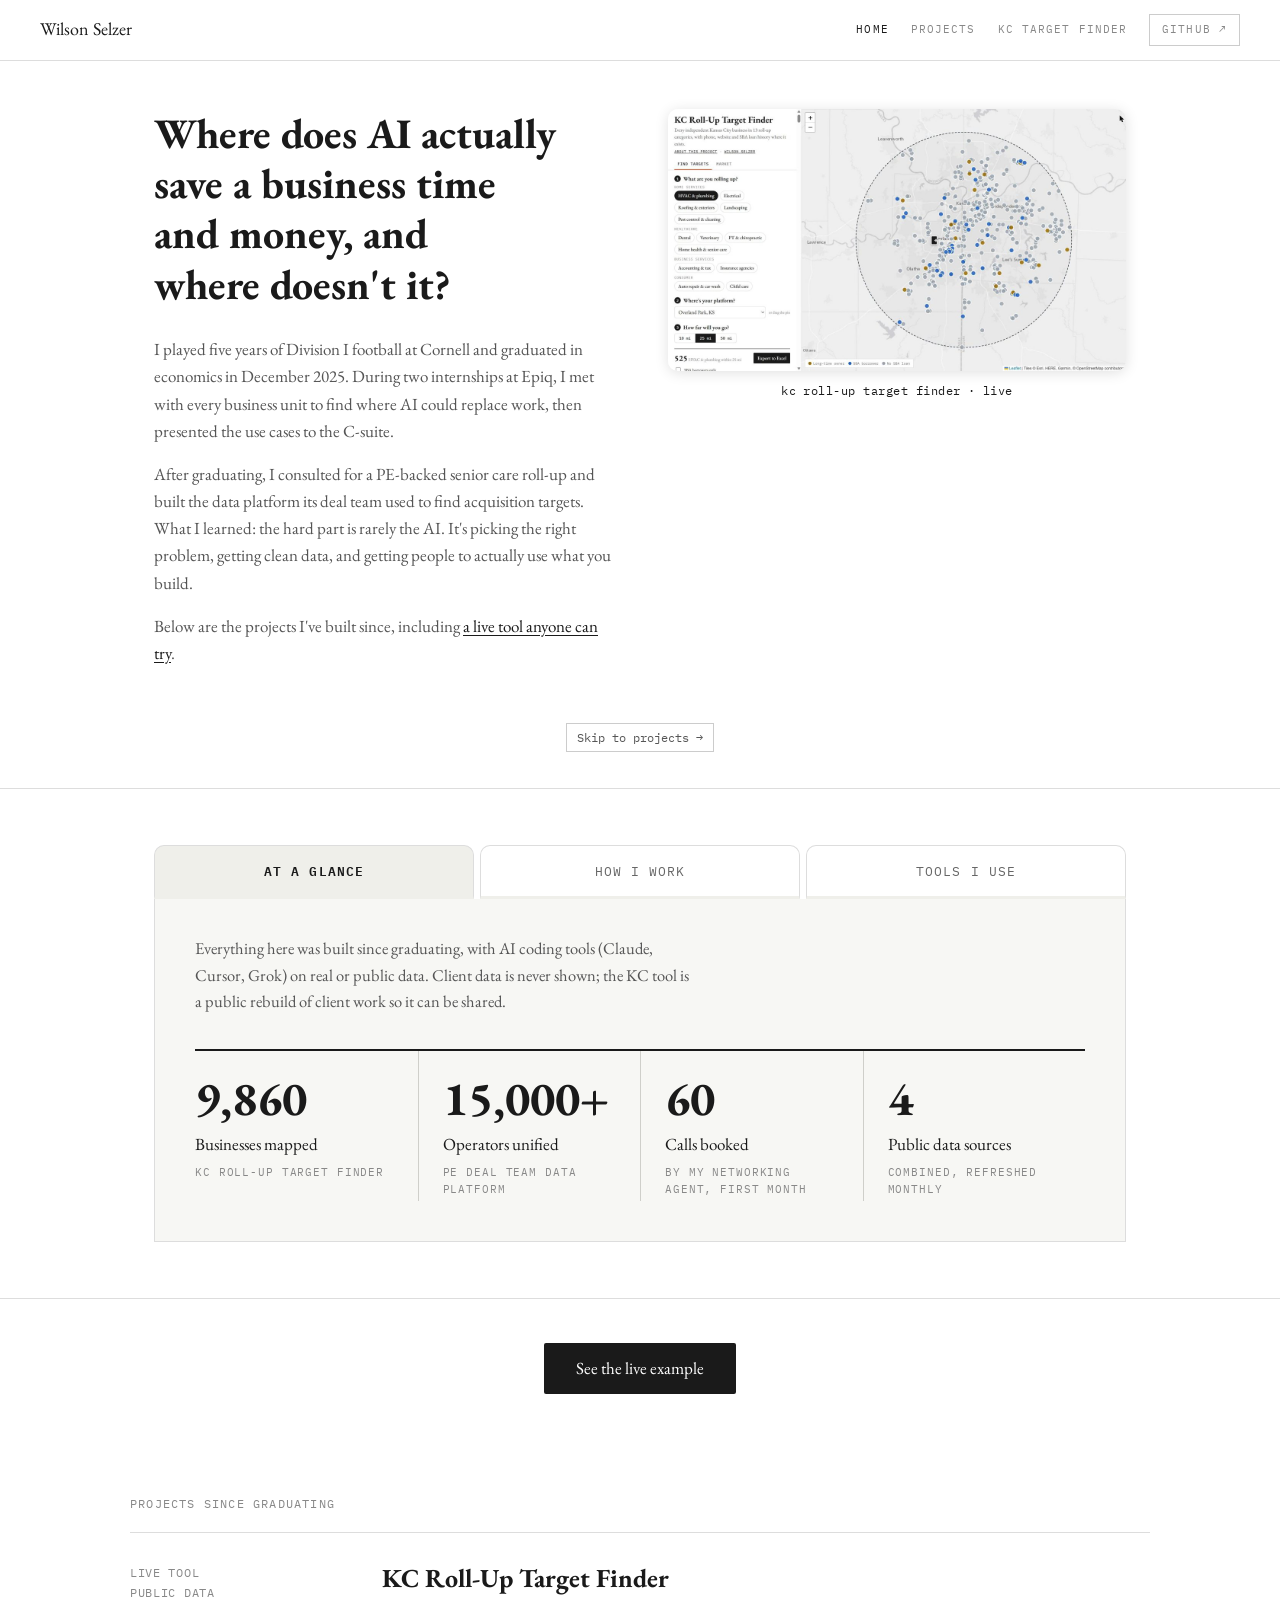
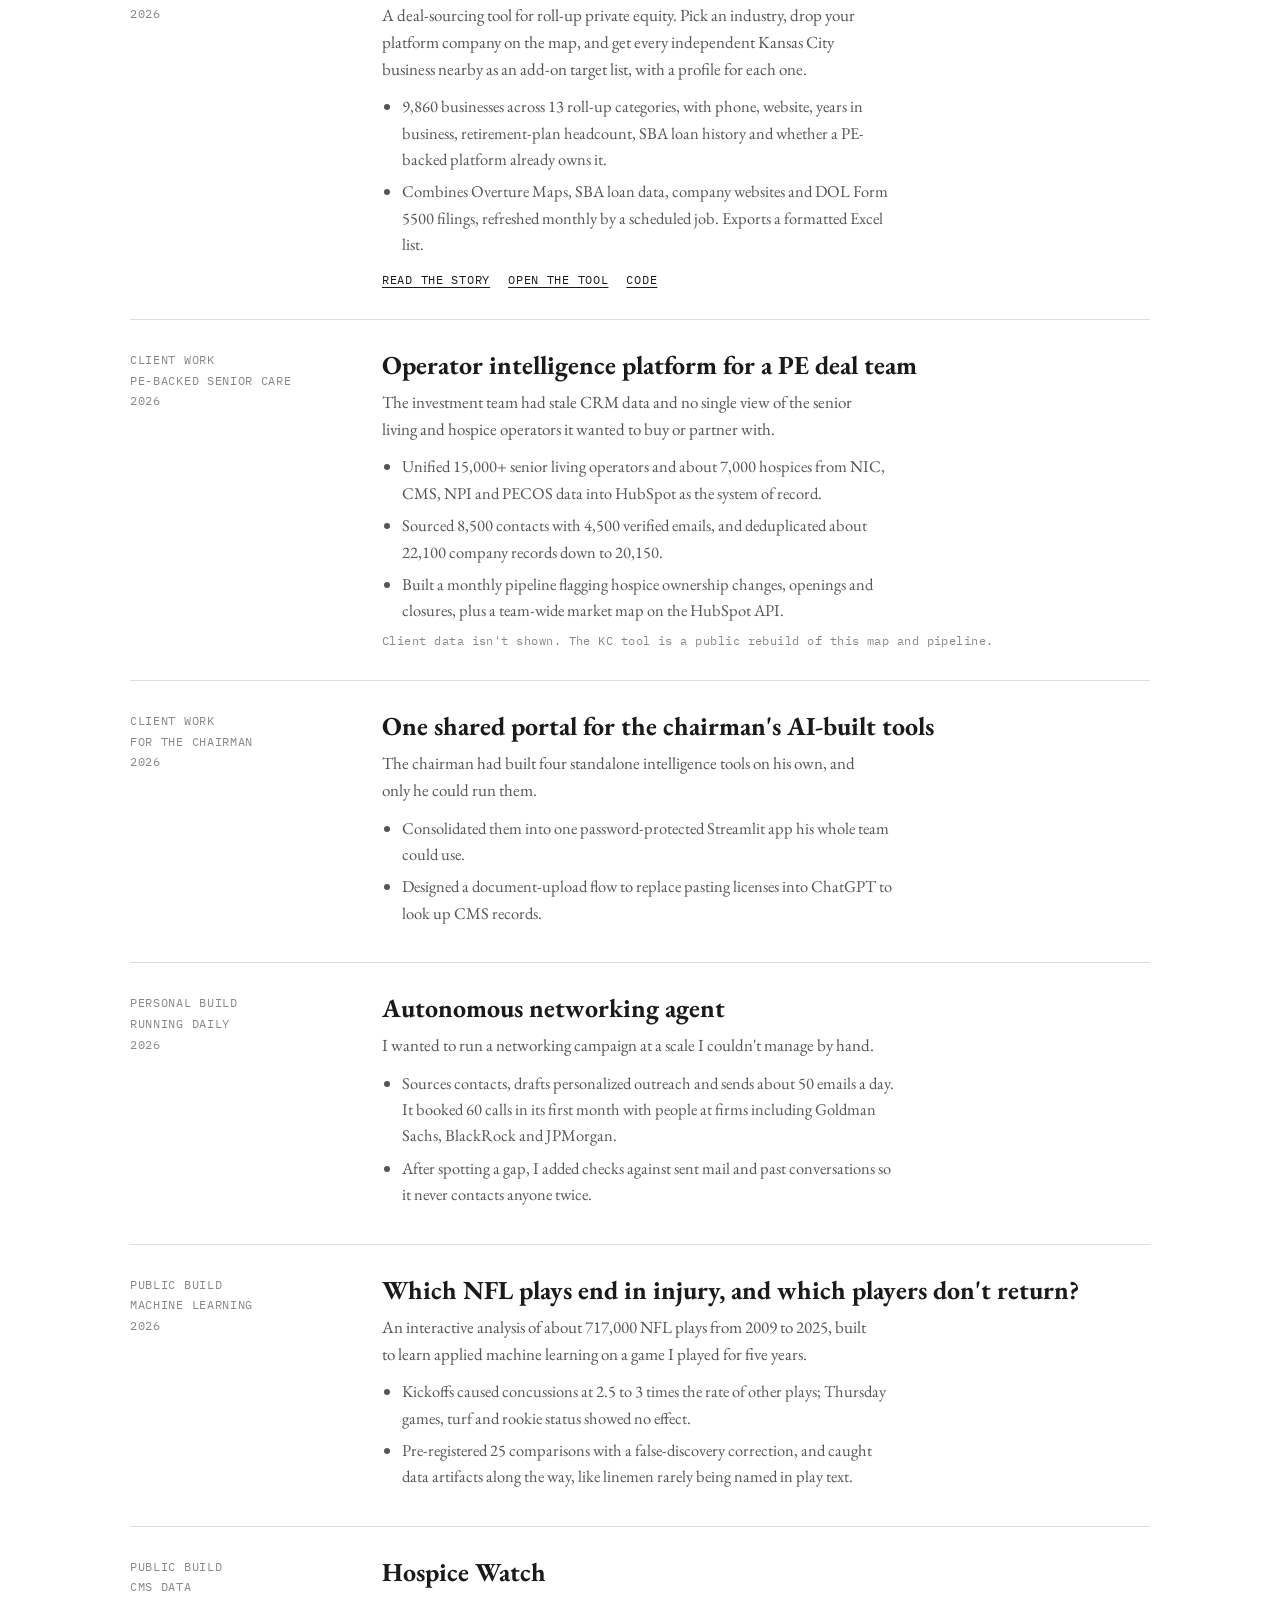
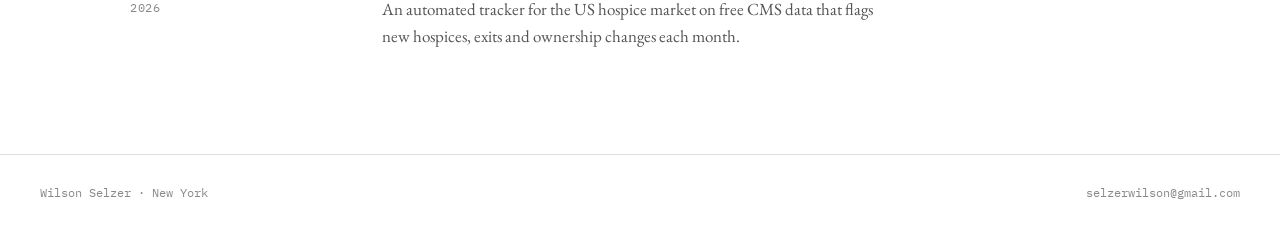
==== index.html @ c091ca3c "60 calls in first month; refreshed tool screenshot Co-Authored-By: Claude Opus 5.5 <noreply@anthropi" ====
<!DOCTYPE html>
<html lang="en">
<head>
<meta charset="utf-8">
<meta name="viewport" content="width=device-width, initial-scale=1">
<title>Wilson Selzer</title>
<meta name="description" content="Wilson Selzer: AI and data projects built since graduating, including a live roll-up target finder for private equity.">
<link rel="preconnect" href="https://fonts.googleapis.com">
<link rel="preconnect" href="https://fonts.gstatic.com" crossorigin>
<link href="https://fonts.googleapis.com/css2?family=EB+Garamond:wght@400;500;600;700&family=IBM+Plex+Mono:wght@400;500;600&display=swap" rel="stylesheet">
<link rel="stylesheet" href="style.css">
</head>
<body>
<header class="topbar">
  <a class="brand" href="./">Wilson Selzer</a>
  <nav class="nav" aria-label="Site">
    <a href="./" aria-current="page">Home</a>
    <a href="#projects">Projects</a>
    <a href="kc/">KC Target Finder</a>
    <a class="out" href="https://github.com/WilsonSelzer">GitHub ↗</a>
  </nav>
</header>

<main class="wrap">
  <section class="hero">
    <div>
      <h1>Where does AI actually save a business time and money, and where doesn't it?</h1>
      <p>I played five years of Division I football at Cornell and graduated in economics in December 2025. During two internships at Epiq, I met with every business unit to find where AI could replace work, then presented the use cases to the C-suite.</p>
      <p>After graduating, I consulted for a PE-backed senior care roll-up and built the data platform its deal team used to find acquisition targets. What I learned: the hard part is rarely the AI. It's picking the right problem, getting clean data, and getting people to actually use what you build.</p>
      <p>Below are the projects I've built since, including <a href="kc/">a live tool anyone can try</a>.</p>
    </div>
    <div>
      <a class="frame" href="kc/" aria-label="KC Roll-Up Target Finder"><img src="kc-tool.jpg" alt="KC Roll-Up Target Finder map of HVAC and plumbing businesses around Overland Park" width="1200" height="688"></a>
      <div class="caption">kc roll-up target finder · live</div>
    </div>
  </section>
  <div class="skip"><a href="#projects">Skip to projects →</a></div>
</main>

<section class="band">
  <div class="wrap">
    <div class="tabs" role="tablist" style="--n:3">
      <button role="tab" aria-selected="true" aria-controls="t1" id="b1">At a glance</button>
      <button role="tab" aria-selected="false" aria-controls="t2" id="b2">How I work</button>
      <button role="tab" aria-selected="false" aria-controls="t3" id="b3">Tools I use</button>
    </div>
    <div class="panel" id="t1" role="tabpanel" aria-labelledby="b1">
      <p>Everything here was built since graduating, with AI coding tools (Claude, Cursor, Grok) on real or public data. Client data is never shown; the KC tool is a public rebuild of client work so it can be shared.</p>
      <div class="stats">
        <div class="stat"><b>9,860</b><span>Businesses mapped</span><small>KC roll-up target finder</small></div>
        <div class="stat"><b>15,000+</b><span>Operators unified</span><small>PE deal team data platform</small></div>
        <div class="stat"><b>60</b><span>Calls booked</span><small>By my networking agent, first month</small></div>
        <div class="stat"><b>4</b><span>Public data sources</span><small>Combined, refreshed monthly</small></div>
      </div>
    </div>
    <div class="panel" id="t2" role="tabpanel" aria-labelledby="b2" hidden>
      <ol>
        <li><b>Find the use case.</b> Sit with the people doing the work and find where AI or data can replace it, and where it can't.</li>
        <li><b>Build it.</b> Ship a working tool on real data, not a deck about one.</li>
        <li><b>Get it adopted.</b> Put it in front of the people who'll use it, train them, and keep what they actually use.</li>
      </ol>
    </div>
    <div class="panel" id="t3" role="tabpanel" aria-labelledby="b3" hidden>
      <ul>
        <li><b>AI and agents:</b> Claude, Claude Code, Cursor, Grok, ChatGPT, Copilot</li>
        <li><b>Data:</b> Python, SQL, HubSpot API, Apollo, Clay, Excel</li>
        <li><b>Shipping:</b> GitHub Actions for scheduled jobs, GitHub Pages, Streamlit</li>
      </ul>
    </div>
  </div>
</section>

<div class="cta"><a class="btn" href="kc/">See the live example</a></div>

<main class="wrap section" id="projects">
  <p class="eyebrow">Projects since graduating</p>

  <article class="project">
    <div class="meta">Live tool<br>Public data<br>2026</div>
    <div>
      <h3>KC Roll-Up Target Finder</h3>
      <p>A deal-sourcing tool for roll-up private equity. Pick an industry, drop your platform company on the map, and get every independent Kansas City business nearby as an add-on target list, with a profile for each one.</p>
      <ul>
        <li>9,860 businesses across 13 roll-up categories, with phone, website, years in business, retirement-plan headcount, SBA loan history and whether a PE-backed platform already owns it.</li>
        <li>Combines Overture Maps, SBA loan data, company websites and DOL Form 5500 filings, refreshed monthly by a scheduled job. Exports a formatted Excel list.</li>
      </ul>
      <div class="links"><a href="kc/">Read the story</a><a href="kc-sba-loan-map/">Open the tool</a><a href="https://github.com/WilsonSelzer/kc-sba-loan-map">Code</a></div>
    </div>
  </article>

  <article class="project">
    <div class="meta">Client work<br>PE-backed senior care<br>2026</div>
    <div>
      <h3>Operator intelligence platform for a PE deal team</h3>
      <p>The investment team had stale CRM data and no single view of the senior living and hospice operators it wanted to buy or partner with.</p>
      <ul>
        <li>Unified 15,000+ senior living operators and about 7,000 hospices from NIC, CMS, NPI and PECOS data into HubSpot as the system of record.</li>
        <li>Sourced 8,500 contacts with 4,500 verified emails, and deduplicated about 22,100 company records down to 20,150.</li>
        <li>Built a monthly pipeline flagging hospice ownership changes, openings and closures, plus a team-wide market map on the HubSpot API.</li>
      </ul>
      <div class="note">Client data isn't shown. The KC tool is a public rebuild of this map and pipeline.</div>
    </div>
  </article>

  <article class="project">
    <div class="meta">Client work<br>For the chairman<br>2026</div>
    <div>
      <h3>One shared portal for the chairman's AI-built tools</h3>
      <p>The chairman had built four standalone intelligence tools on his own, and only he could run them.</p>
      <ul>
        <li>Consolidated them into one password-protected Streamlit app his whole team could use.</li>
        <li>Designed a document-upload flow to replace pasting licenses into ChatGPT to look up CMS records.</li>
      </ul>
    </div>
  </article>

  <article class="project">
    <div class="meta">Personal build<br>Running daily<br>2026</div>
    <div>
      <h3>Autonomous networking agent</h3>
      <p>I wanted to run a networking campaign at a scale I couldn't manage by hand.</p>
      <ul>
        <li>Sources contacts, drafts personalized outreach and sends about 50 emails a day. It booked 60 calls in its first month with people at firms including Goldman Sachs, BlackRock and JPMorgan.</li>
        <li>After spotting a gap, I added checks against sent mail and past conversations so it never contacts anyone twice.</li>
      </ul>
    </div>
  </article>

  <article class="project">
    <div class="meta">Public build<br>Machine learning<br>2026</div>
    <div>
      <h3>Which NFL plays end in injury, and which players don't return?</h3>
      <p>An interactive analysis of about 717,000 NFL plays from 2009 to 2025, built to learn applied machine learning on a game I played for five years.</p>
      <ul>
        <li>Kickoffs caused concussions at 2.5 to 3 times the rate of other plays; Thursday games, turf and rookie status showed no effect.</li>
        <li>Pre-registered 25 comparisons with a false-discovery correction, and caught data artifacts along the way, like linemen rarely being named in play text.</li>
      </ul>
    </div>
  </article>

  <article class="project">
    <div class="meta">Public build<br>CMS data<br>2026</div>
    <div>
      <h3>Hospice Watch</h3>
      <p>An automated tracker for the US hospice market on free CMS data that flags new hospices, exits and ownership changes each month.</p>
    </div>
  </article>
</main>

<footer><span>Wilson Selzer · New York</span><span>selzerwilson@gmail.com</span></footer>

<script>
document.querySelectorAll('.tabs').forEach(tl => {
  const tabs = [...tl.querySelectorAll('[role=tab]')];
  tabs.forEach(t => t.addEventListener('click', () => {
    tabs.forEach(x => { x.setAttribute('aria-selected', x === t); document.getElementById(x.getAttribute('aria-controls')).hidden = x !== t; });
  }));
});
</script>
</body>
</html>
---- style.css ----
/* Editorial style: serif reading text, small uppercase mono labels, white page, framed data panels. */
:root {
  --ink: #1a1a1a; --text: #555; --muted: #888; --rule: #ddd; --panel: #f7f7f4; --tab: #efefea;
  --serif: "EB Garamond", "Times New Roman", Georgia, serif;
  --mono: "IBM Plex Mono", "Courier New", monospace;
  color-scheme: light;
}
* { box-sizing: border-box; }
html, body { margin: 0; background: #fff; color: var(--ink); }
body { font-family: var(--serif); font-size: 19px; line-height: 1.6; }
a { color: inherit; }
a:focus-visible, button:focus-visible { outline: 2px solid var(--ink); outline-offset: 3px; }

.topbar { position: sticky; top: 0; z-index: 10; background: #fff; border-bottom: 1px solid var(--rule);
  display: flex; align-items: center; justify-content: space-between; gap: 20px; padding: 14px 40px; }
.brand { font-size: 18px; text-decoration: none; white-space: nowrap; }
.nav { display: flex; align-items: center; gap: 22px; flex-wrap: wrap; justify-content: flex-end; }
.nav a { font-family: var(--mono); font-size: 11px; letter-spacing: .1em; text-transform: uppercase; color: var(--muted); text-decoration: none; }
.nav a:hover, .nav a[aria-current="page"] { color: var(--ink); }
.nav .out { border: 1px solid #ccc; padding: 6px 12px; color: var(--muted); }
.nav .out:hover { border-color: var(--ink); }

.wrap { max-width: 1020px; margin: 0 auto; padding: 0 24px; }
.hero { display: grid; grid-template-columns: 1fr 1fr; gap: 56px; align-items: start; padding: 48px 0 36px; }
h1 { font-size: 42px; line-height: 1.2; font-weight: 700; margin: 0 0 26px; text-wrap: balance; }
.hero p { color: var(--text); font-size: 17px; margin: 0 0 16px; max-width: 62ch; }
.hero p a { color: var(--ink); text-underline-offset: 3px; }
.frame { border-radius: 10px; overflow: hidden; box-shadow: 0 2px 14px rgba(0,0,0,.12); display: block; }
.frame img { display: block; width: 100%; height: auto; }
.caption { font-family: var(--mono); font-size: 12px; color: var(--ink); text-align: center; margin-top: 10px; letter-spacing: .04em; }
.skip { display: flex; justify-content: center; margin: 4px 0 36px; }
.skip a { font-family: var(--mono); font-size: 12px; color: var(--text); border: 1px solid #ccc; padding: 4px 10px; text-decoration: none; }
.skip a:hover { border-color: var(--ink); color: var(--ink); }

.band { border-top: 1px solid var(--rule); border-bottom: 1px solid var(--rule); padding: 56px 0; }
.tabs { display: grid; grid-template-columns: repeat(var(--n, 4), 1fr); gap: 6px; }
.tabs button { font-family: var(--mono); font-size: 13px; letter-spacing: .08em; text-transform: uppercase; color: #666;
  background: #fff; border: 1px solid var(--rule); border-bottom: 3px solid var(--tab); border-radius: 10px 10px 0 0; padding: 14px 10px; cursor: pointer; }
.tabs button[aria-selected="true"] { background: var(--tab); color: var(--ink); font-weight: 600; border-bottom-color: var(--tab); }
.panel { background: var(--panel); border: 1px solid var(--rule); border-top: 0; padding: 36px 40px 40px; }
.panel[hidden] { display: none; }
.panel p { color: var(--text); font-size: 16.5px; max-width: 62ch; margin: 0 0 14px; }
.panel ol, .panel ul { color: var(--text); font-size: 16.5px; max-width: 70ch; padding-left: 22px; margin: 0; }
.panel li { margin-bottom: 12px; }
.panel li b { color: var(--ink); font-weight: 600; }
.stats { display: grid; grid-template-columns: repeat(4, 1fr); border-top: 2px solid var(--ink); margin-top: 34px; }
.stat { padding: 22px 24px 4px; border-left: 1px solid #cfcfca; }
.stat:first-child { border-left: 0; padding-left: 0; }
.stat b { display: block; font-size: 48px; line-height: 1.05; font-weight: 700; font-variant-numeric: lining-nums tabular-nums; }
.stat span { display: block; font-size: 17px; margin-top: 8px; }
.stat small { display: block; font-family: var(--mono); font-size: 11px; letter-spacing: .08em; text-transform: uppercase; color: var(--muted); margin-top: 6px; line-height: 1.5; }
.cta { display: flex; justify-content: center; padding: 44px 0; }
.btn { font-family: var(--serif); font-size: 17px; background: var(--ink); color: #fff; text-decoration: none; padding: 12px 32px; border-radius: 2px; }
.btn:hover { background: #333; }

.section { padding: 56px 0 24px; }
.eyebrow { font-family: var(--mono); font-size: 12px; letter-spacing: .1em; text-transform: uppercase; color: var(--muted); margin: 0 0 18px; }
h2 { font-size: 32px; line-height: 1.2; margin: 0 0 8px; font-weight: 700; }
.project { display: grid; grid-template-columns: 220px 1fr; gap: 32px; padding: 30px 0; border-top: 1px solid var(--rule); }
.project .meta { font-family: var(--mono); font-size: 11.5px; letter-spacing: .06em; text-transform: uppercase; color: var(--muted); line-height: 1.8; }
.project h3 { font-size: 26px; line-height: 1.2; margin: 0 0 8px; }
.project p { color: var(--text); font-size: 17px; margin: 0 0 10px; max-width: 62ch; }
.project ul { color: var(--text); font-size: 16.5px; margin: 0; padding-left: 20px; max-width: 64ch; }
.project li { margin-bottom: 6px; }
.project .links { font-family: var(--mono); font-size: 12px; letter-spacing: .06em; text-transform: uppercase; margin-top: 12px; display: flex; gap: 18px; }
.project .links a { color: var(--ink); text-underline-offset: 3px; }
.note { font-family: var(--mono); font-size: 11.5px; color: var(--muted); letter-spacing: .04em; margin-top: 8px; }
footer { border-top: 1px solid var(--rule); margin-top: 40px; padding: 28px 40px 40px; font-family: var(--mono); font-size: 12px; color: var(--muted); display: flex; justify-content: space-between; gap: 16px; flex-wrap: wrap; }

@media (max-width: 820px) {
  .topbar { padding: 12px 18px; flex-direction: column; align-items: flex-start; }
  .nav { justify-content: flex-start; gap: 14px; }
  .hero { grid-template-columns: 1fr; gap: 28px; padding-top: 30px; }
  h1 { font-size: 32px; }
  .tabs { grid-template-columns: 1fr 1fr; }
  .panel { padding: 24px 20px 28px; }
  .stats { grid-template-columns: 1fr 1fr; }
  .stat:nth-child(3) { border-left: 0; padding-left: 0; }
  .stat b { font-size: 36px; }
  .project { grid-template-columns: 1fr; gap: 8px; }
}
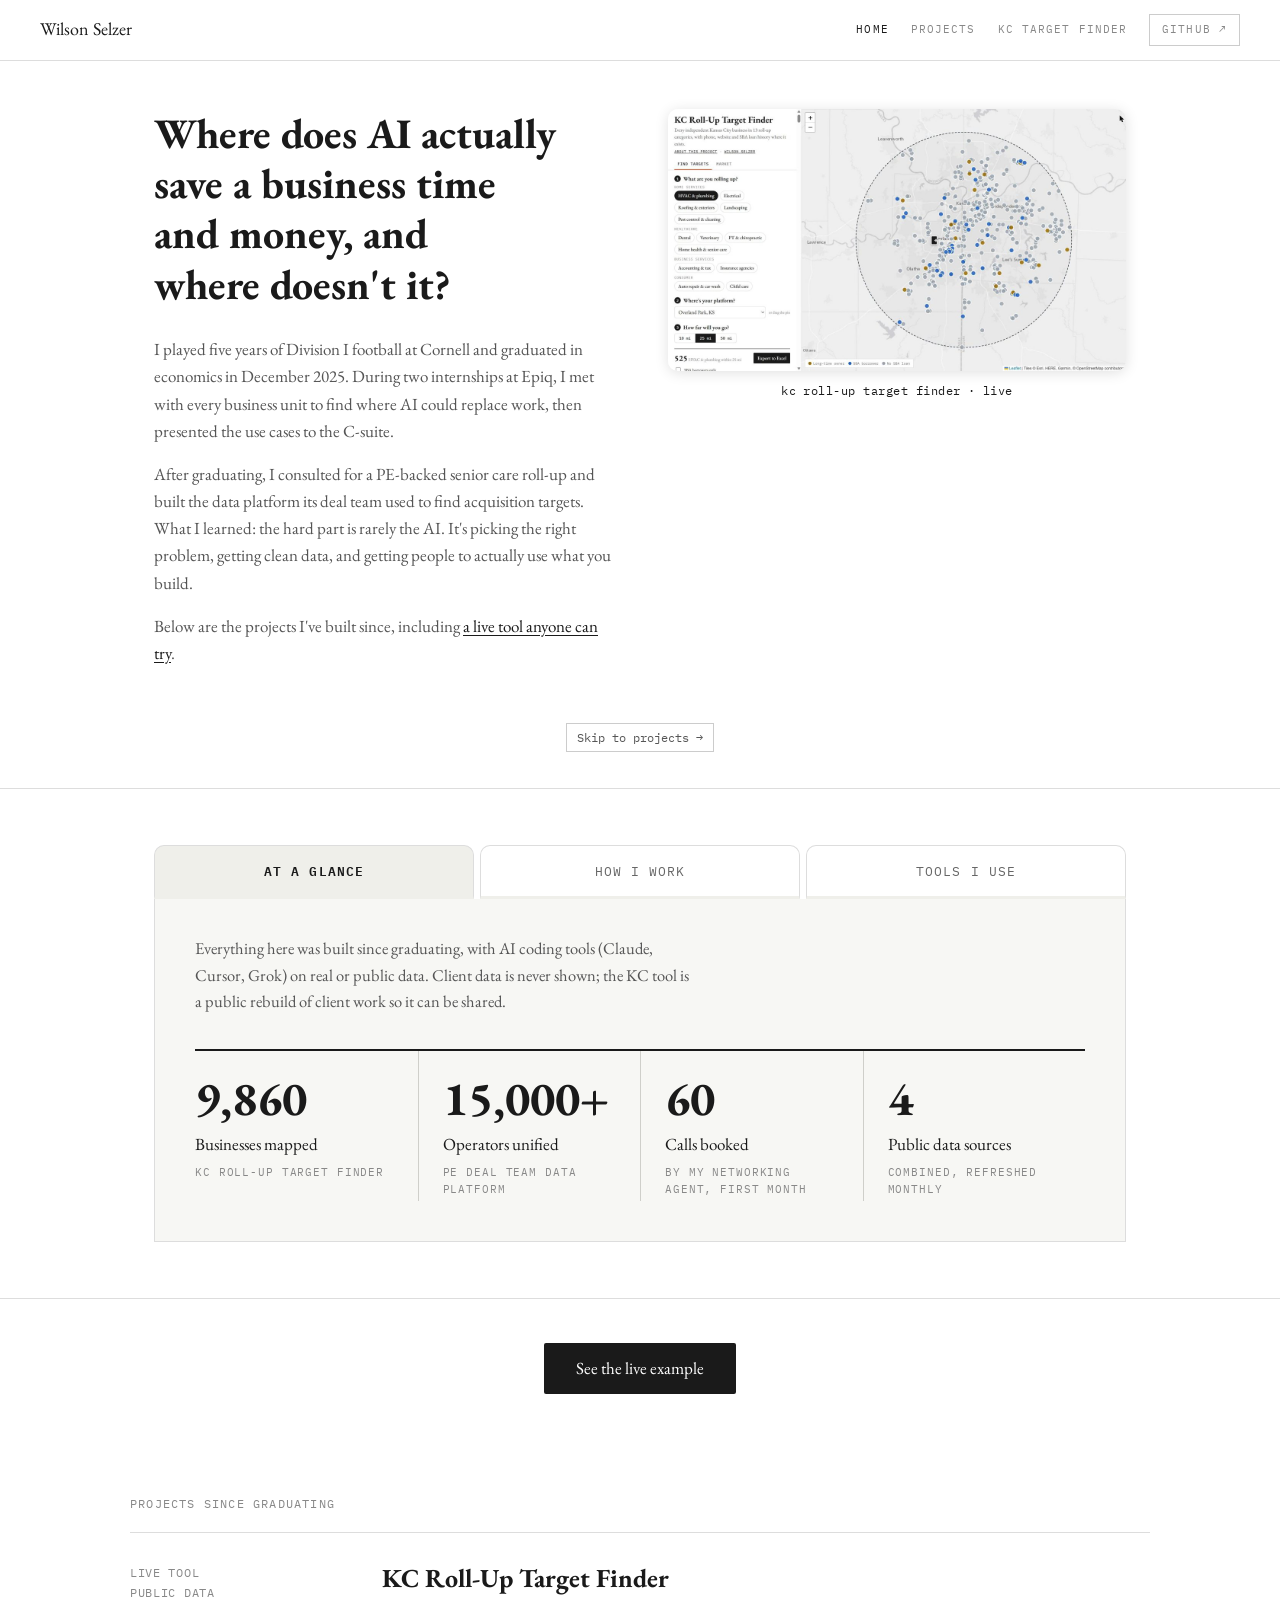
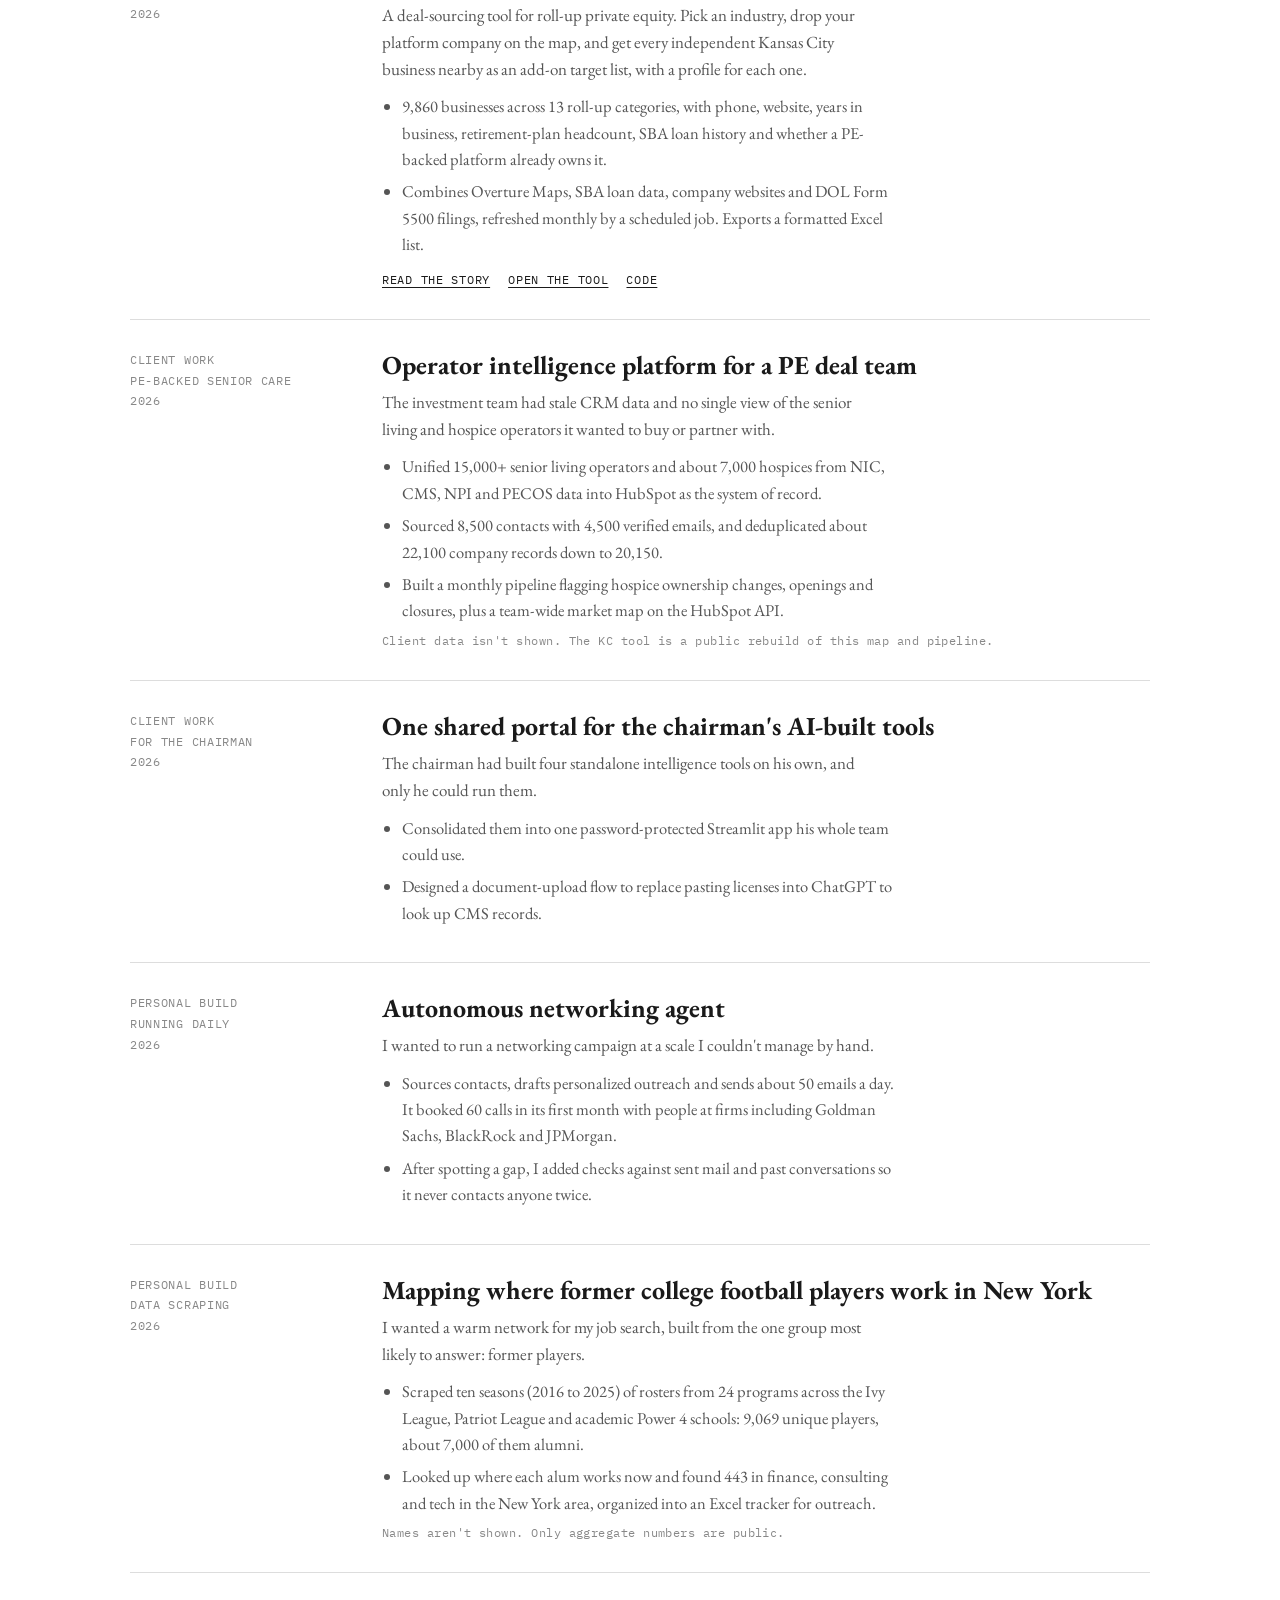
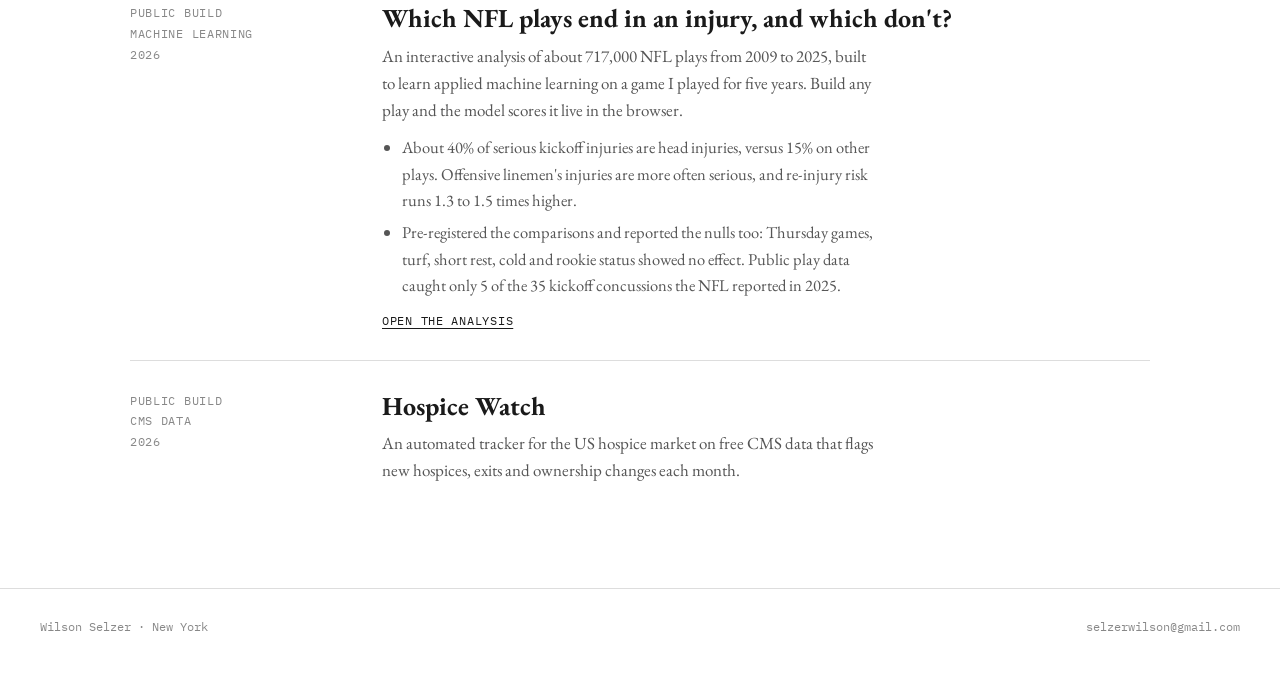
==== commit ff62eacf: "Add NFL injury analysis and NCAA alumni networking project Co-Authored-By: Claude Opus 5.5 <noreply@" ====
--- a/index.html
+++ b/index.html
@@ -127,14 +127,28 @@
   </article>
 
   <article class="project">
+    <div class="meta">Personal build<br>Data scraping<br>2026</div>
+    <div>
+      <h3>Mapping where former college football players work in New York</h3>
+      <p>I wanted a warm network for my job search, built from the one group most likely to answer: former players.</p>
+      <ul>
+        <li>Scraped ten seasons (2016 to 2025) of rosters from 24 programs across the Ivy League, Patriot League and academic Power 4 schools: 9,069 unique players, about 7,000 of them alumni.</li>
+        <li>Looked up where each alum works now and found 443 in finance, consulting and tech in the New York area, organized into an Excel tracker for outreach.</li>
+      </ul>
+      <div class="note">Names aren't shown. Only aggregate numbers are public.</div>
+    </div>
+  </article>
+
+  <article class="project">
     <div class="meta">Public build<br>Machine learning<br>2026</div>
     <div>
-      <h3>Which NFL plays end in injury, and which players don't return?</h3>
-      <p>An interactive analysis of about 717,000 NFL plays from 2009 to 2025, built to learn applied machine learning on a game I played for five years.</p>
+      <h3>Which NFL plays end in an injury, and which don't?</h3>
+      <p>An interactive analysis of about 717,000 NFL plays from 2009 to 2025, built to learn applied machine learning on a game I played for five years. Build any play and the model scores it live in the browser.</p>
       <ul>
-        <li>Kickoffs caused concussions at 2.5 to 3 times the rate of other plays; Thursday games, turf and rookie status showed no effect.</li>
-        <li>Pre-registered 25 comparisons with a false-discovery correction, and caught data artifacts along the way, like linemen rarely being named in play text.</li>
+        <li>About 40% of serious kickoff injuries are head injuries, versus 15% on other plays. Offensive linemen's injuries are more often serious, and re-injury risk runs 1.3 to 1.5 times higher.</li>
+        <li>Pre-registered the comparisons and reported the nulls too: Thursday games, turf, short rest, cold and rookie status showed no effect. Public play data caught only 5 of the 35 kickoff concussions the NFL reported in 2025.</li>
       </ul>
+      <div class="links"><a href="nfl-injuries/">Open the analysis</a></div>
     </div>
   </article>
 
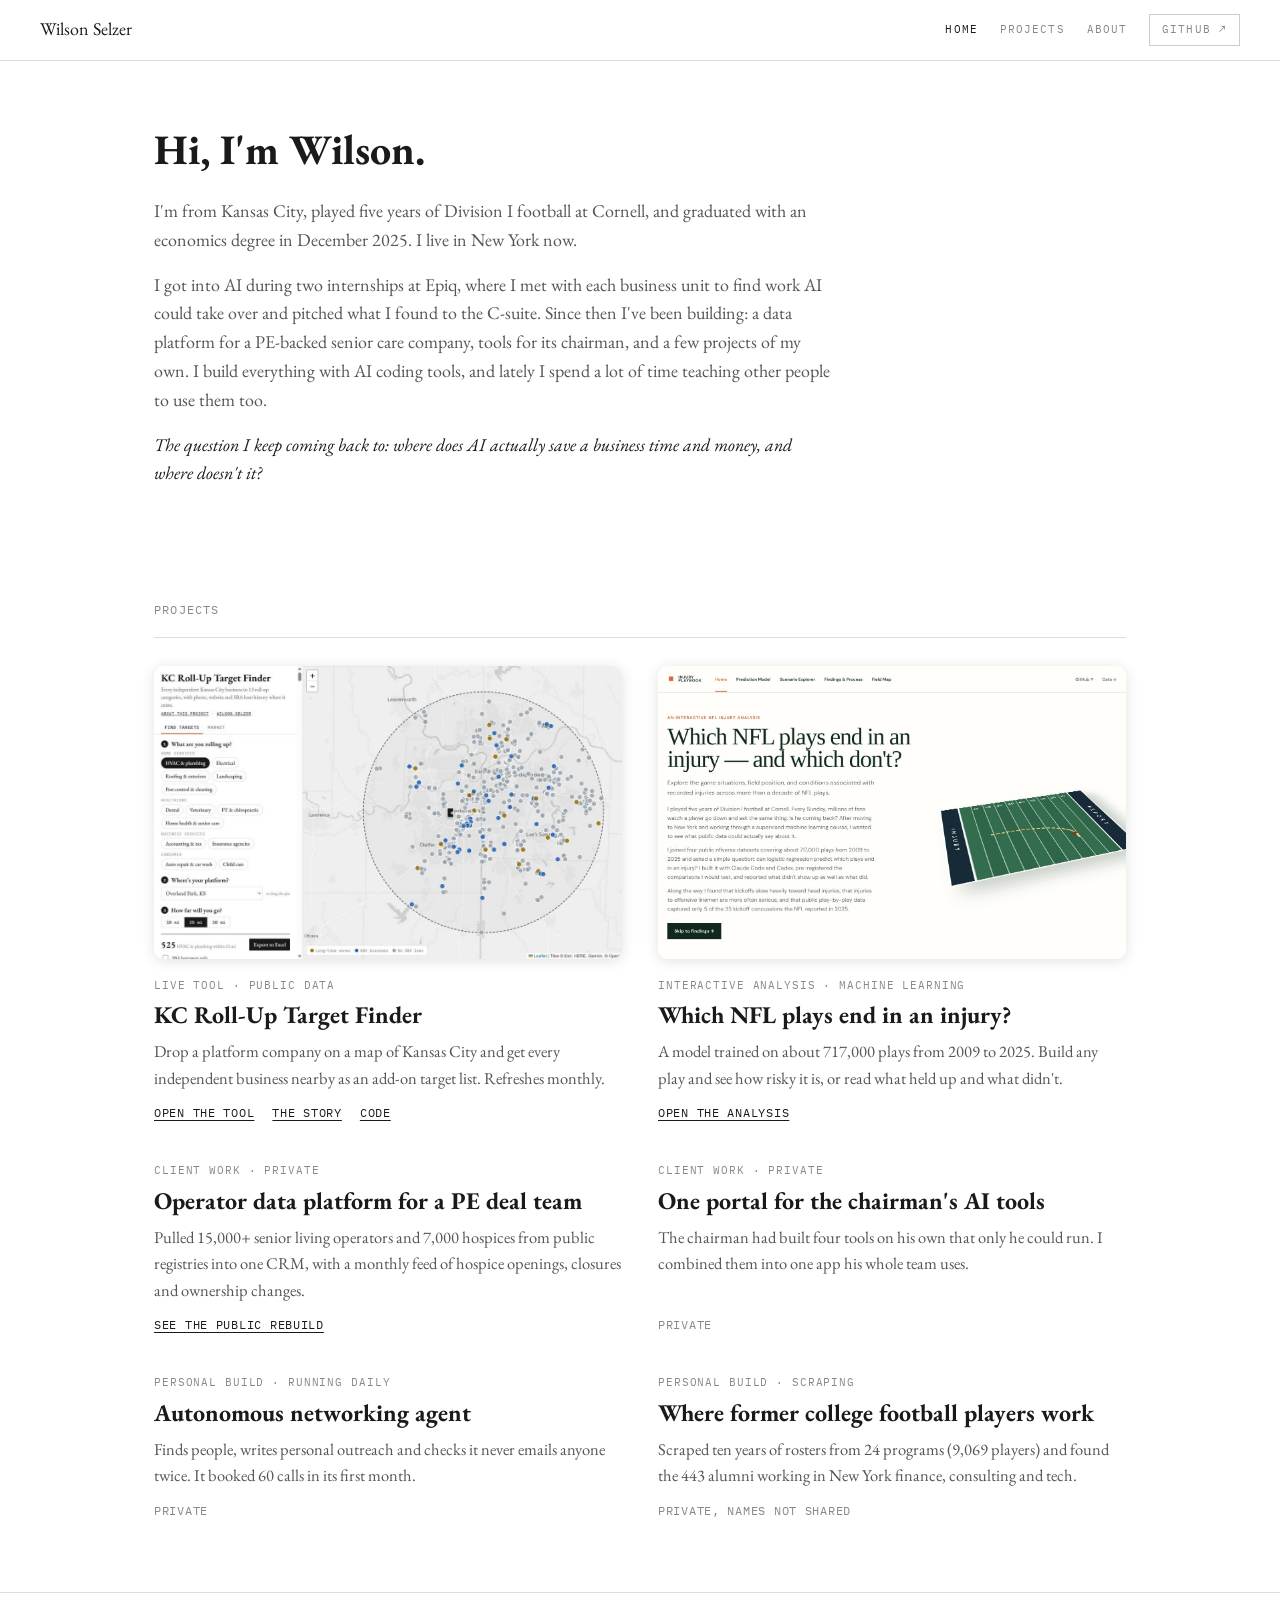
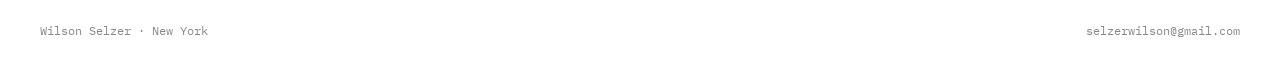
==== commit 44c482f7: "Front page: about section plus project cards with links Co-Authored-By: Claude Opus 5.5 <noreply@ant" ====
--- a/index.html
+++ b/index.html
@@ -16,160 +16,70 @@
   <nav class="nav" aria-label="Site">
     <a href="./" aria-current="page">Home</a>
     <a href="#projects">Projects</a>
-    <a href="kc/">KC Target Finder</a>
+    <a href="#about">About</a>
     <a class="out" href="https://github.com/WilsonSelzer">GitHub ↗</a>
   </nav>
 </header>
 
 <main class="wrap">
-  <section class="hero">
-    <div>
-      <h1>Where does AI actually save a business time and money, and where doesn't it?</h1>
-      <p>I played five years of Division I football at Cornell and graduated in economics in December 2025. During two internships at Epiq, I met with every business unit to find where AI could replace work, then presented the use cases to the C-suite.</p>
-      <p>After graduating, I consulted for a PE-backed senior care roll-up and built the data platform its deal team used to find acquisition targets. What I learned: the hard part is rarely the AI. It's picking the right problem, getting clean data, and getting people to actually use what you build.</p>
-      <p>Below are the projects I've built since, including <a href="kc/">a live tool anyone can try</a>.</p>
-    </div>
-    <div>
-      <a class="frame" href="kc/" aria-label="KC Roll-Up Target Finder"><img src="kc-tool.jpg" alt="KC Roll-Up Target Finder map of HVAC and plumbing businesses around Overland Park" width="1200" height="688"></a>
-      <div class="caption">kc roll-up target finder · live</div>
+  <section class="about" id="about">
+    <h1>Hi, I'm Wilson.</h1>
+    <p>I'm from Kansas City, played five years of Division I football at Cornell, and graduated with an economics degree in December 2025. I live in New York now.</p>
+    <p>I got into AI during two internships at Epiq, where I met with each business unit to find work AI could take over and pitched what I found to the C-suite. Since then I've been building: a data platform for a PE-backed senior care company, tools for its chairman, and a few projects of my own. I build everything with AI coding tools, and lately I spend a lot of time teaching other people to use them too.</p>
+    <p class="q">The question I keep coming back to: where does AI actually save a business time and money, and where doesn't it?</p>
+  </section>
+
+  <section class="section" id="projects">
+    <p class="eyebrow">Projects</p>
+    <div class="grid">
+      <article class="card">
+        <a class="frame" href="kc-sba-loan-map/"><img src="kc-tool.jpg" alt="KC Roll-Up Target Finder map" width="1200" height="688"></a>
+        <div class="tag">Live tool · Public data</div>
+        <h3><a href="kc-sba-loan-map/">KC Roll-Up Target Finder</a></h3>
+        <p>Drop a platform company on a map of Kansas City and get every independent business nearby as an add-on target list. Refreshes monthly.</p>
+        <div class="links"><a href="kc-sba-loan-map/">Open the tool</a><a href="kc/">The story</a><a href="https://github.com/WilsonSelzer/kc-sba-loan-map">Code</a></div>
+      </article>
+
+      <article class="card">
+        <a class="frame" href="nfl-injuries/"><img src="nfl-tool.jpg" alt="NFL injury analysis home page" width="1400" height="880"></a>
+        <div class="tag">Interactive analysis · Machine learning</div>
+        <h3><a href="nfl-injuries/">Which NFL plays end in an injury?</a></h3>
+        <p>A model trained on about 717,000 plays from 2009 to 2025. Build any play and see how risky it is, or read what held up and what didn't.</p>
+        <div class="links"><a href="nfl-injuries/">Open the analysis</a></div>
+      </article>
+
+      <article class="card">
+        <div class="tag">Client work · Private</div>
+        <h3>Operator data platform for a PE deal team</h3>
+        <p>Pulled 15,000+ senior living operators and 7,000 hospices from public registries into one CRM, with a monthly feed of hospice openings, closures and ownership changes.</p>
+        <div class="links"><a href="kc/">See the public rebuild</a></div>
+      </article>
+
+      <article class="card">
+        <div class="tag">Client work · Private</div>
+        <h3>One portal for the chairman's AI tools</h3>
+        <p>The chairman had built four tools on his own that only he could run. I combined them into one app his whole team uses.</p>
+        <div class="links"><span>Private</span></div>
+      </article>
+
+      <article class="card">
+        <div class="tag">Personal build · Running daily</div>
+        <h3>Autonomous networking agent</h3>
+        <p>Finds people, writes personal outreach and checks it never emails anyone twice. It booked 60 calls in its first month.</p>
+        <div class="links"><span>Private</span></div>
+      </article>
+
+      <article class="card">
+        <div class="tag">Personal build · Scraping</div>
+        <h3>Where former college football players work</h3>
+        <p>Scraped ten years of rosters from 24 programs (9,069 players) and found the 443 alumni working in New York finance, consulting and tech.</p>
+        <div class="links"><span>Private, names not shared</span></div>
+      </article>
     </div>
   </section>
-  <div class="skip"><a href="#projects">Skip to projects →</a></div>
-</main>
-
-<section class="band">
-  <div class="wrap">
-    <div class="tabs" role="tablist" style="--n:3">
-      <button role="tab" aria-selected="true" aria-controls="t1" id="b1">At a glance</button>
-      <button role="tab" aria-selected="false" aria-controls="t2" id="b2">How I work</button>
-      <button role="tab" aria-selected="false" aria-controls="t3" id="b3">Tools I use</button>
-    </div>
-    <div class="panel" id="t1" role="tabpanel" aria-labelledby="b1">
-      <p>Everything here was built since graduating, with AI coding tools (Claude, Cursor, Grok) on real or public data. Client data is never shown; the KC tool is a public rebuild of client work so it can be shared.</p>
-      <div class="stats">
-        <div class="stat"><b>9,860</b><span>Businesses mapped</span><small>KC roll-up target finder</small></div>
-        <div class="stat"><b>15,000+</b><span>Operators unified</span><small>PE deal team data platform</small></div>
-        <div class="stat"><b>60</b><span>Calls booked</span><small>By my networking agent, first month</small></div>
-        <div class="stat"><b>4</b><span>Public data sources</span><small>Combined, refreshed monthly</small></div>
-      </div>
-    </div>
-    <div class="panel" id="t2" role="tabpanel" aria-labelledby="b2" hidden>
-      <ol>
-        <li><b>Find the use case.</b> Sit with the people doing the work and find where AI or data can replace it, and where it can't.</li>
-        <li><b>Build it.</b> Ship a working tool on real data, not a deck about one.</li>
-        <li><b>Get it adopted.</b> Put it in front of the people who'll use it, train them, and keep what they actually use.</li>
-      </ol>
-    </div>
-    <div class="panel" id="t3" role="tabpanel" aria-labelledby="b3" hidden>
-      <ul>
-        <li><b>AI and agents:</b> Claude, Claude Code, Cursor, Grok, ChatGPT, Copilot</li>
-        <li><b>Data:</b> Python, SQL, HubSpot API, Apollo, Clay, Excel</li>
-        <li><b>Shipping:</b> GitHub Actions for scheduled jobs, GitHub Pages, Streamlit</li>
-      </ul>
-    </div>
-  </div>
-</section>
-
-<div class="cta"><a class="btn" href="kc/">See the live example</a></div>
-
-<main class="wrap section" id="projects">
-  <p class="eyebrow">Projects since graduating</p>
-
-  <article class="project">
-    <div class="meta">Live tool<br>Public data<br>2026</div>
-    <div>
-      <h3>KC Roll-Up Target Finder</h3>
-      <p>A deal-sourcing tool for roll-up private equity. Pick an industry, drop your platform company on the map, and get every independent Kansas City business nearby as an add-on target list, with a profile for each one.</p>
-      <ul>
-        <li>9,860 businesses across 13 roll-up categories, with phone, website, years in business, retirement-plan headcount, SBA loan history and whether a PE-backed platform already owns it.</li>
-        <li>Combines Overture Maps, SBA loan data, company websites and DOL Form 5500 filings, refreshed monthly by a scheduled job. Exports a formatted Excel list.</li>
-      </ul>
-      <div class="links"><a href="kc/">Read the story</a><a href="kc-sba-loan-map/">Open the tool</a><a href="https://github.com/WilsonSelzer/kc-sba-loan-map">Code</a></div>
-    </div>
-  </article>
-
-  <article class="project">
-    <div class="meta">Client work<br>PE-backed senior care<br>2026</div>
-    <div>
-      <h3>Operator intelligence platform for a PE deal team</h3>
-      <p>The investment team had stale CRM data and no single view of the senior living and hospice operators it wanted to buy or partner with.</p>
-      <ul>
-        <li>Unified 15,000+ senior living operators and about 7,000 hospices from NIC, CMS, NPI and PECOS data into HubSpot as the system of record.</li>
-        <li>Sourced 8,500 contacts with 4,500 verified emails, and deduplicated about 22,100 company records down to 20,150.</li>
-        <li>Built a monthly pipeline flagging hospice ownership changes, openings and closures, plus a team-wide market map on the HubSpot API.</li>
-      </ul>
-      <div class="note">Client data isn't shown. The KC tool is a public rebuild of this map and pipeline.</div>
-    </div>
-  </article>
-
-  <article class="project">
-    <div class="meta">Client work<br>For the chairman<br>2026</div>
-    <div>
-      <h3>One shared portal for the chairman's AI-built tools</h3>
-      <p>The chairman had built four standalone intelligence tools on his own, and only he could run them.</p>
-      <ul>
-        <li>Consolidated them into one password-protected Streamlit app his whole team could use.</li>
-        <li>Designed a document-upload flow to replace pasting licenses into ChatGPT to look up CMS records.</li>
-      </ul>
-    </div>
-  </article>
-
-  <article class="project">
-    <div class="meta">Personal build<br>Running daily<br>2026</div>
-    <div>
-      <h3>Autonomous networking agent</h3>
-      <p>I wanted to run a networking campaign at a scale I couldn't manage by hand.</p>
-      <ul>
-        <li>Sources contacts, drafts personalized outreach and sends about 50 emails a day. It booked 60 calls in its first month with people at firms including Goldman Sachs, BlackRock and JPMorgan.</li>
-        <li>After spotting a gap, I added checks against sent mail and past conversations so it never contacts anyone twice.</li>
-      </ul>
-    </div>
-  </article>
-
-  <article class="project">
-    <div class="meta">Personal build<br>Data scraping<br>2026</div>
-    <div>
-      <h3>Mapping where former college football players work in New York</h3>
-      <p>I wanted a warm network for my job search, built from the one group most likely to answer: former players.</p>
-      <ul>
-        <li>Scraped ten seasons (2016 to 2025) of rosters from 24 programs across the Ivy League, Patriot League and academic Power 4 schools: 9,069 unique players, about 7,000 of them alumni.</li>
-        <li>Looked up where each alum works now and found 443 in finance, consulting and tech in the New York area, organized into an Excel tracker for outreach.</li>
-      </ul>
-      <div class="note">Names aren't shown. Only aggregate numbers are public.</div>
-    </div>
-  </article>
-
-  <article class="project">
-    <div class="meta">Public build<br>Machine learning<br>2026</div>
-    <div>
-      <h3>Which NFL plays end in an injury, and which don't?</h3>
-      <p>An interactive analysis of about 717,000 NFL plays from 2009 to 2025, built to learn applied machine learning on a game I played for five years. Build any play and the model scores it live in the browser.</p>
-      <ul>
-        <li>About 40% of serious kickoff injuries are head injuries, versus 15% on other plays. Offensive linemen's injuries are more often serious, and re-injury risk runs 1.3 to 1.5 times higher.</li>
-        <li>Pre-registered the comparisons and reported the nulls too: Thursday games, turf, short rest, cold and rookie status showed no effect. Public play data caught only 5 of the 35 kickoff concussions the NFL reported in 2025.</li>
-      </ul>
-      <div class="links"><a href="nfl-injuries/">Open the analysis</a></div>
-    </div>
-  </article>
-
-  <article class="project">
-    <div class="meta">Public build<br>CMS data<br>2026</div>
-    <div>
-      <h3>Hospice Watch</h3>
-      <p>An automated tracker for the US hospice market on free CMS data that flags new hospices, exits and ownership changes each month.</p>
-    </div>
-  </article>
 </main>
 
 <footer><span>Wilson Selzer · New York</span><span>selzerwilson@gmail.com</span></footer>
 
-<script>
-document.querySelectorAll('.tabs').forEach(tl => {
-  const tabs = [...tl.querySelectorAll('[role=tab]')];
-  tabs.forEach(t => t.addEventListener('click', () => {
-    tabs.forEach(x => { x.setAttribute('aria-selected', x === t); document.getElementById(x.getAttribute('aria-controls')).hidden = x !== t; });
-  }));
-});
-</script>
 </body>
 </html>
--- a/style.css
+++ b/style.css
@@ -79,3 +79,21 @@
   .stat b { font-size: 36px; }
   .project { grid-template-columns: 1fr; gap: 8px; }
 }
+
+.about { max-width: 680px; padding: 64px 0 40px; }
+.about h1 { margin-bottom: 22px; }
+.about p { color: var(--text); font-size: 18px; margin: 0 0 16px; }
+.about .q { color: var(--ink); font-style: italic; }
+.grid { display: grid; grid-template-columns: 1fr 1fr; gap: 40px 36px; padding: 28px 0 8px; border-top: 1px solid var(--rule); }
+.card { display: flex; flex-direction: column; }
+.card .frame { margin-bottom: 18px; aspect-ratio: 16/10; }
+.card .frame img { height: 100%; object-fit: cover; object-position: left top; }
+.card .tag { font-family: var(--mono); font-size: 11px; letter-spacing: .08em; text-transform: uppercase; color: var(--muted); margin-bottom: 6px; }
+.card h3 { font-size: 24px; line-height: 1.25; margin: 0 0 8px; }
+.card h3 a { text-decoration: none; }
+.card h3 a:hover { text-decoration: underline; text-underline-offset: 3px; }
+.card p { color: var(--text); font-size: 16.5px; margin: 0 0 12px; }
+.card .links { font-family: var(--mono); font-size: 12px; letter-spacing: .06em; text-transform: uppercase; display: flex; gap: 18px; flex-wrap: wrap; margin-top: auto; }
+.card .links a { color: var(--ink); text-underline-offset: 3px; }
+.card .links span { color: var(--muted); }
+@media (max-width: 760px) { .grid { grid-template-columns: 1fr; } .about { padding-top: 40px; } }
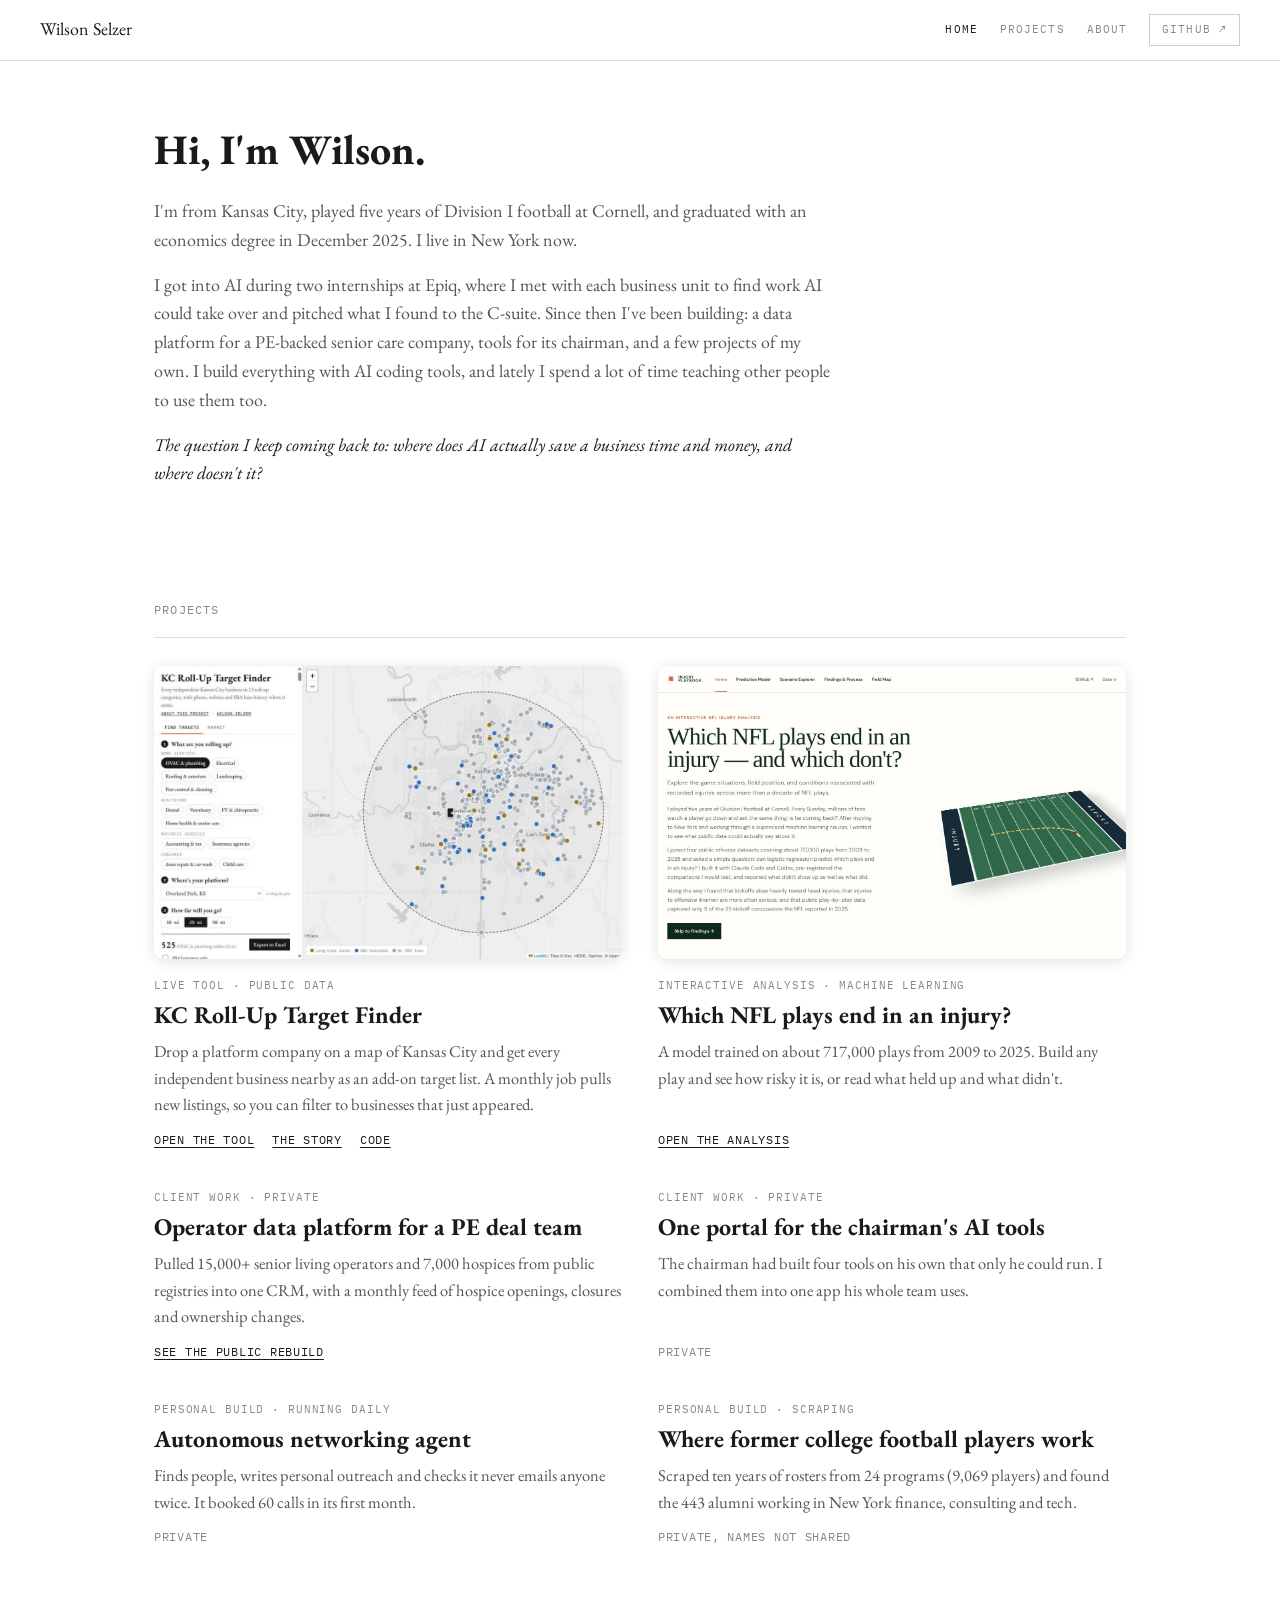
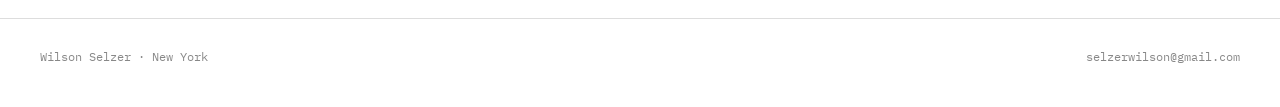
==== commit 9de24051: "Mention monthly new-business filter Co-Authored-By: Claude Opus 5.5 <noreply@anthropic.com> Claude-S" ====
--- a/index.html
+++ b/index.html
@@ -36,7 +36,7 @@
         <a class="frame" href="kc-sba-loan-map/"><img src="kc-tool.jpg" alt="KC Roll-Up Target Finder map" width="1200" height="688"></a>
         <div class="tag">Live tool · Public data</div>
         <h3><a href="kc-sba-loan-map/">KC Roll-Up Target Finder</a></h3>
-        <p>Drop a platform company on a map of Kansas City and get every independent business nearby as an add-on target list. Refreshes monthly.</p>
+        <p>Drop a platform company on a map of Kansas City and get every independent business nearby as an add-on target list. A monthly job pulls new listings, so you can filter to businesses that just appeared.</p>
         <div class="links"><a href="kc-sba-loan-map/">Open the tool</a><a href="kc/">The story</a><a href="https://github.com/WilsonSelzer/kc-sba-loan-map">Code</a></div>
       </article>
 
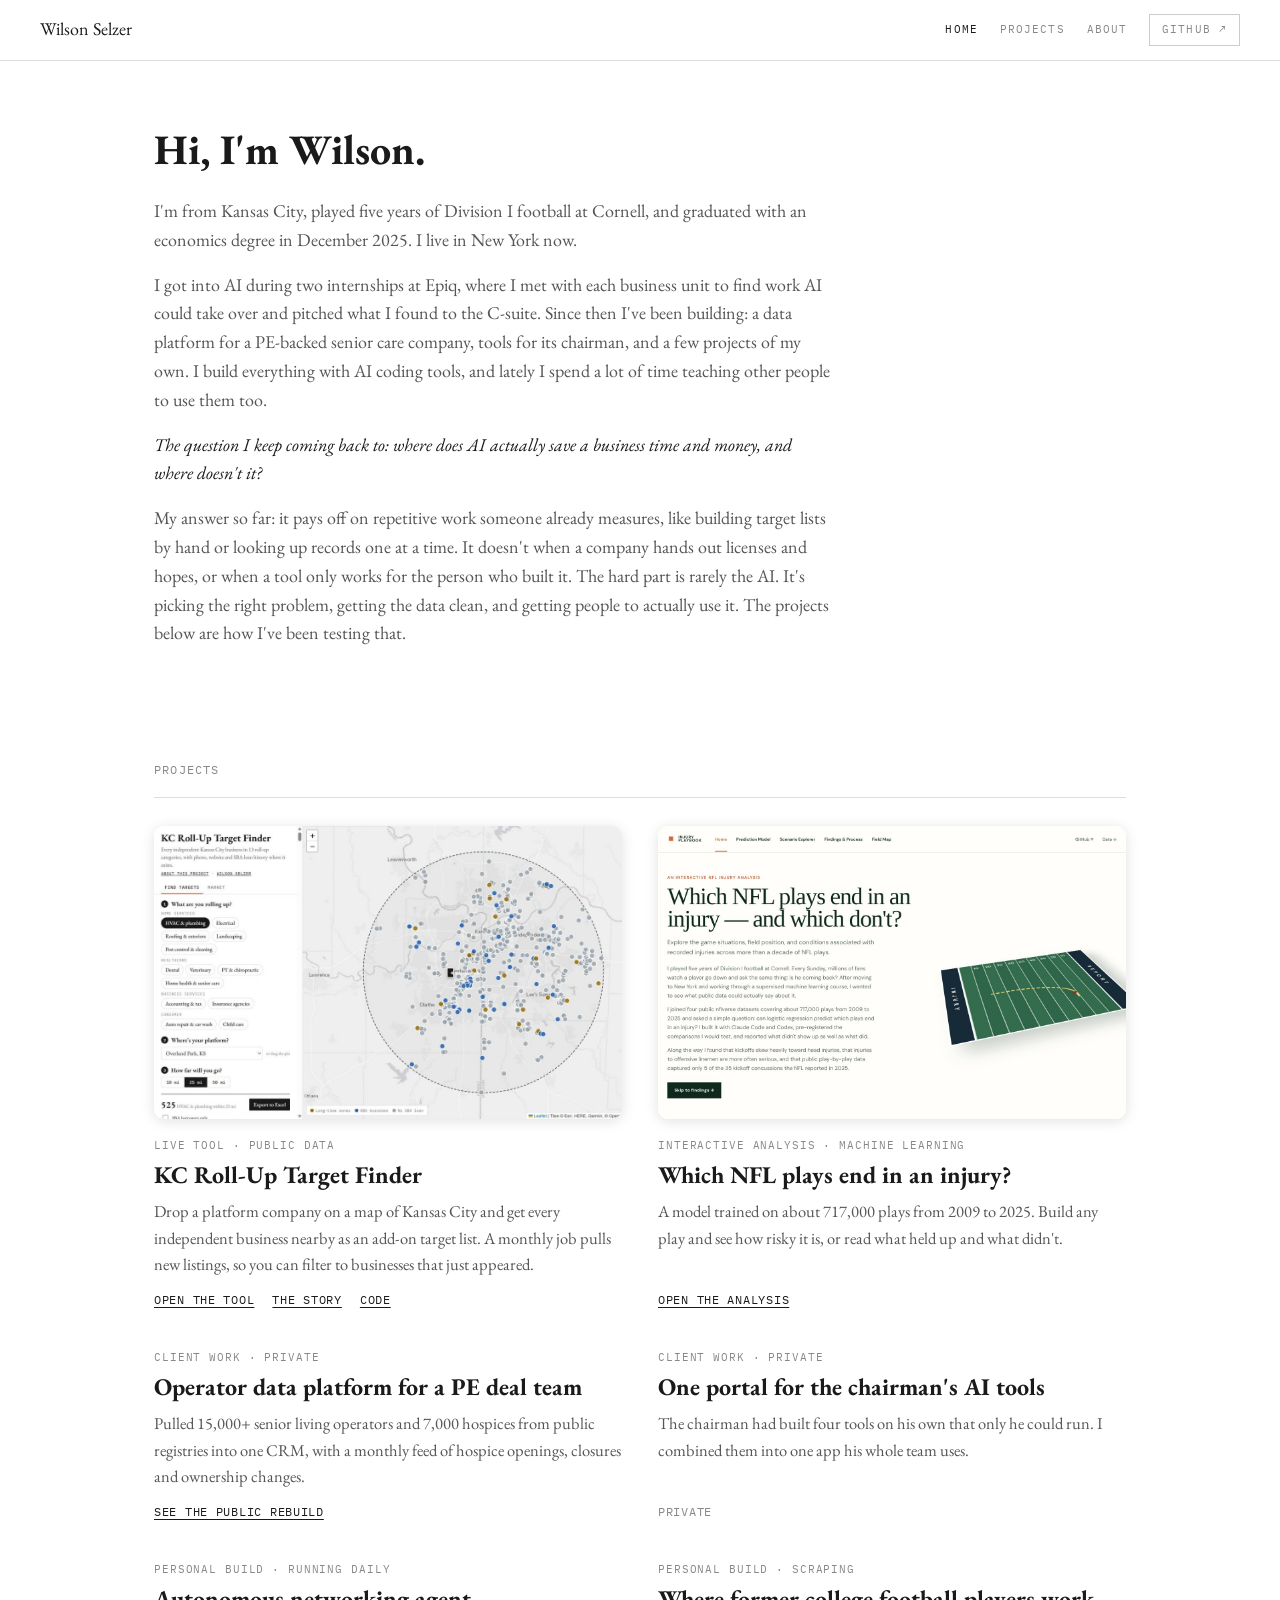
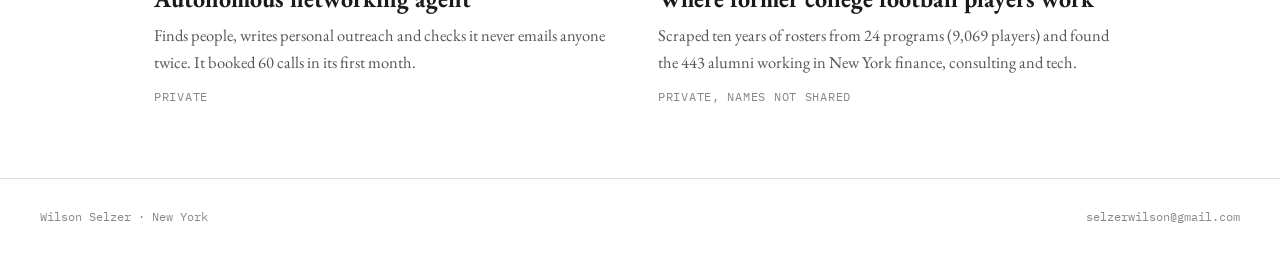
==== commit d42bde29: "Answer the front-page question; refresh KC profile count; drop em dash in NFL title Co-Authored-By: " ====
--- a/index.html
+++ b/index.html
@@ -27,6 +27,7 @@
     <p>I'm from Kansas City, played five years of Division I football at Cornell, and graduated with an economics degree in December 2025. I live in New York now.</p>
     <p>I got into AI during two internships at Epiq, where I met with each business unit to find work AI could take over and pitched what I found to the C-suite. Since then I've been building: a data platform for a PE-backed senior care company, tools for its chairman, and a few projects of my own. I build everything with AI coding tools, and lately I spend a lot of time teaching other people to use them too.</p>
     <p class="q">The question I keep coming back to: where does AI actually save a business time and money, and where doesn't it?</p>
+    <p>My answer so far: it pays off on repetitive work someone already measures, like building target lists by hand or looking up records one at a time. It doesn't when a company hands out licenses and hopes, or when a tool only works for the person who built it. The hard part is rarely the AI. It's picking the right problem, getting the data clean, and getting people to actually use it. The projects below are how I've been testing that.</p>
   </section>
 
   <section class="section" id="projects">
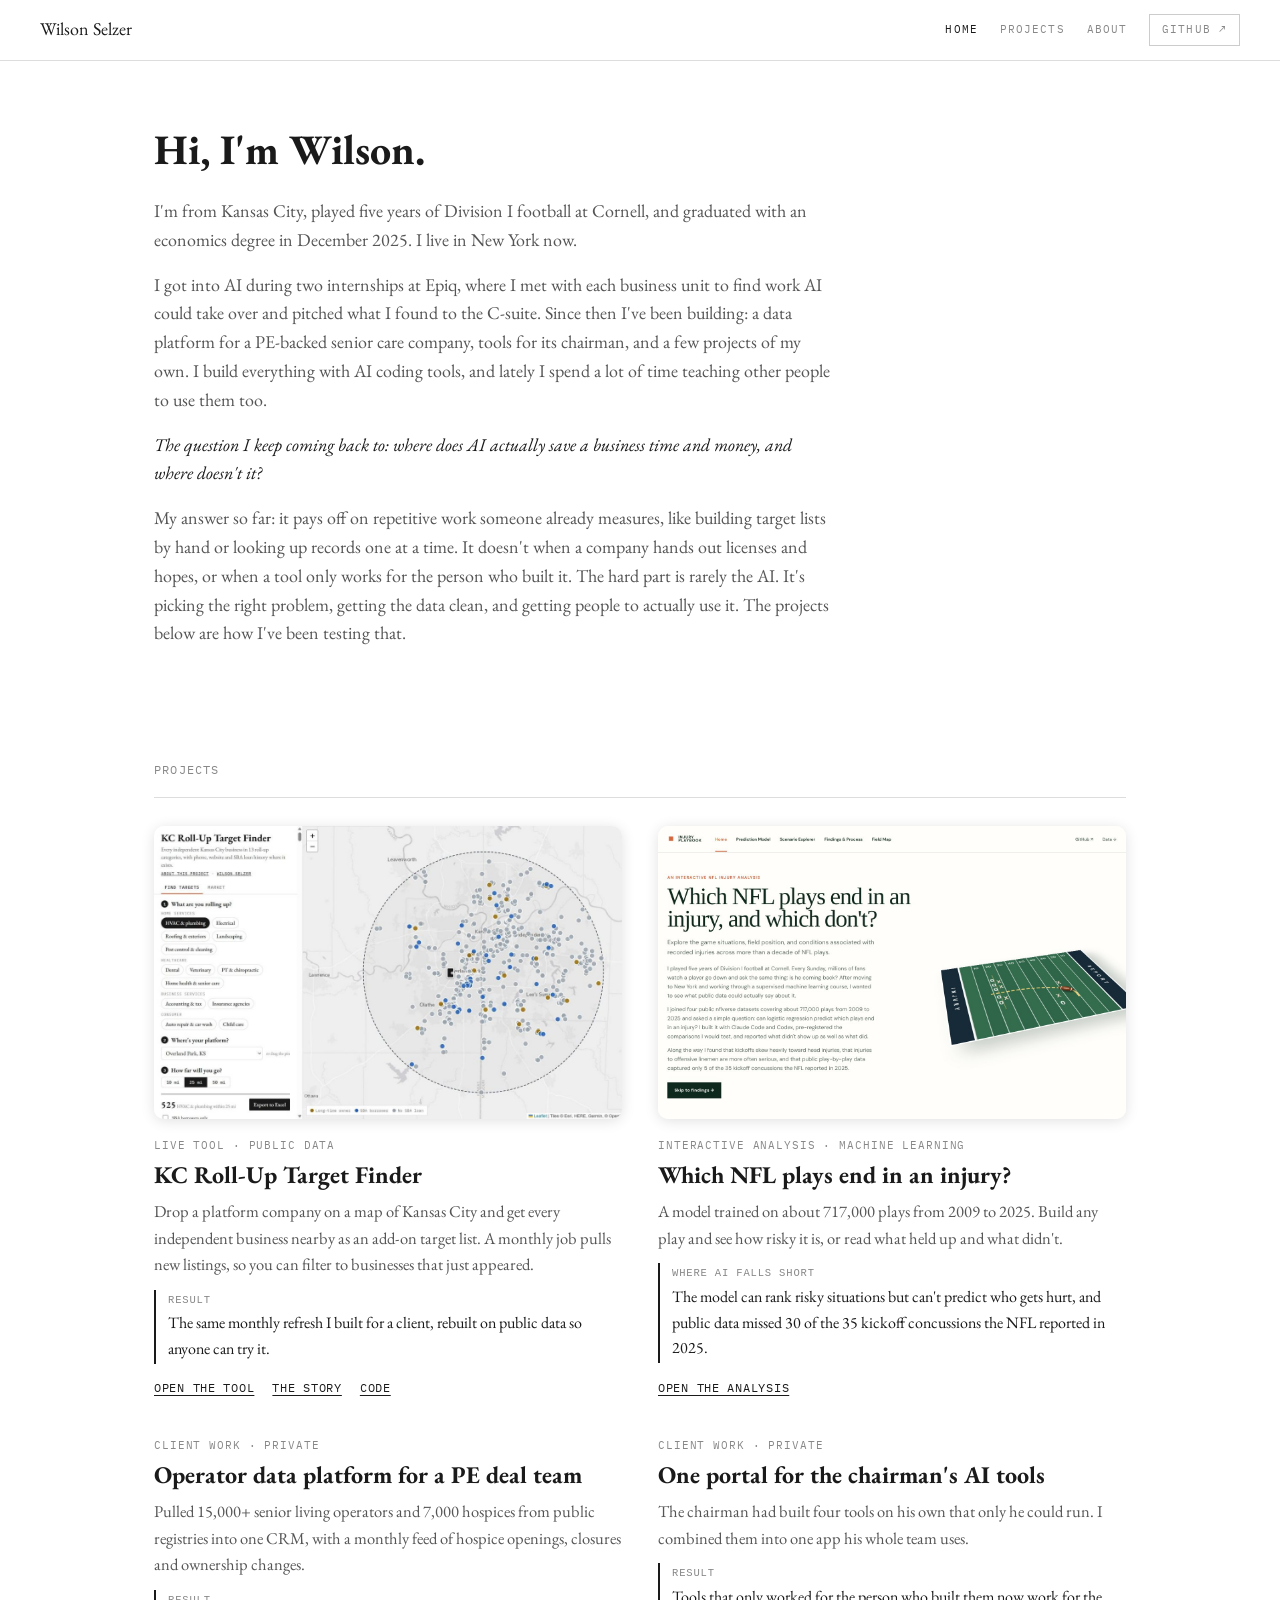
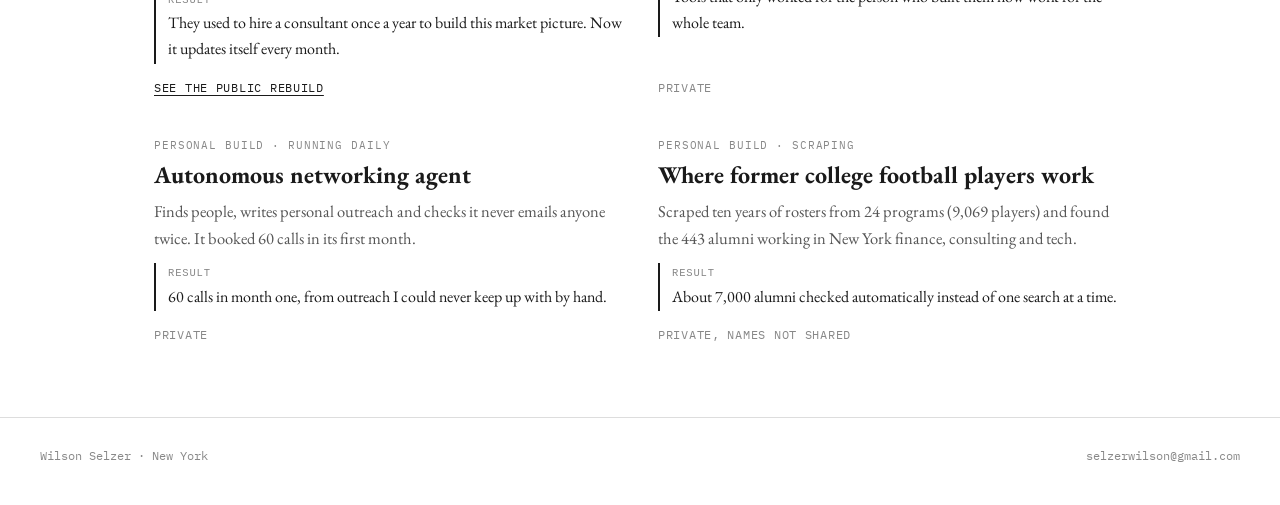
==== commit 4da654f6: "Front page: result line on every project, fresh NFL thumbnail Co-Authored-By: Claude Opus 5.5 <norep" ====
--- a/index.html
+++ b/index.html
@@ -38,6 +38,7 @@
         <div class="tag">Live tool · Public data</div>
         <h3><a href="kc-sba-loan-map/">KC Roll-Up Target Finder</a></h3>
         <p>Drop a platform company on a map of Kansas City and get every independent business nearby as an add-on target list. A monthly job pulls new listings, so you can filter to businesses that just appeared.</p>
+        <p class="result"><b>Result</b> The same monthly refresh I built for a client, rebuilt on public data so anyone can try it.</p>
         <div class="links"><a href="kc-sba-loan-map/">Open the tool</a><a href="kc/">The story</a><a href="https://github.com/WilsonSelzer/kc-sba-loan-map">Code</a></div>
       </article>
 
@@ -46,6 +47,7 @@
         <div class="tag">Interactive analysis · Machine learning</div>
         <h3><a href="nfl-injuries/">Which NFL plays end in an injury?</a></h3>
         <p>A model trained on about 717,000 plays from 2009 to 2025. Build any play and see how risky it is, or read what held up and what didn't.</p>
+        <p class="result"><b>Where AI falls short</b> The model can rank risky situations but can't predict who gets hurt, and public data missed 30 of the 35 kickoff concussions the NFL reported in 2025.</p>
         <div class="links"><a href="nfl-injuries/">Open the analysis</a></div>
       </article>
 
@@ -53,6 +55,7 @@
         <div class="tag">Client work · Private</div>
         <h3>Operator data platform for a PE deal team</h3>
         <p>Pulled 15,000+ senior living operators and 7,000 hospices from public registries into one CRM, with a monthly feed of hospice openings, closures and ownership changes.</p>
+        <p class="result"><b>Result</b> They used to hire a consultant once a year to build this market picture. Now it updates itself every month.</p>
         <div class="links"><a href="kc/">See the public rebuild</a></div>
       </article>
 
@@ -60,6 +63,7 @@
         <div class="tag">Client work · Private</div>
         <h3>One portal for the chairman's AI tools</h3>
         <p>The chairman had built four tools on his own that only he could run. I combined them into one app his whole team uses.</p>
+        <p class="result"><b>Result</b> Tools that only worked for the person who built them now work for the whole team.</p>
         <div class="links"><span>Private</span></div>
       </article>
 
@@ -67,6 +71,7 @@
         <div class="tag">Personal build · Running daily</div>
         <h3>Autonomous networking agent</h3>
         <p>Finds people, writes personal outreach and checks it never emails anyone twice. It booked 60 calls in its first month.</p>
+        <p class="result"><b>Result</b> 60 calls in month one, from outreach I could never keep up with by hand.</p>
         <div class="links"><span>Private</span></div>
       </article>
 
@@ -74,6 +79,7 @@
         <div class="tag">Personal build · Scraping</div>
         <h3>Where former college football players work</h3>
         <p>Scraped ten years of rosters from 24 programs (9,069 players) and found the 443 alumni working in New York finance, consulting and tech.</p>
+        <p class="result"><b>Result</b> About 7,000 alumni checked automatically instead of one search at a time.</p>
         <div class="links"><span>Private, names not shared</span></div>
       </article>
     </div>
--- a/style.css
+++ b/style.css
@@ -97,3 +97,5 @@
 .card .links a { color: var(--ink); text-underline-offset: 3px; }
 .card .links span { color: var(--muted); }
 @media (max-width: 760px) { .grid { grid-template-columns: 1fr; } .about { padding-top: 40px; } }
+.card .result { font-size: 16px; color: var(--ink); border-left: 2px solid var(--ink); padding: 2px 0 2px 12px; margin: 0 0 14px; }
+.card .result b { display: block; font-family: var(--mono); font-size: 10.5px; letter-spacing: .08em; text-transform: uppercase; font-weight: 500; color: var(--muted); margin-bottom: 2px; }
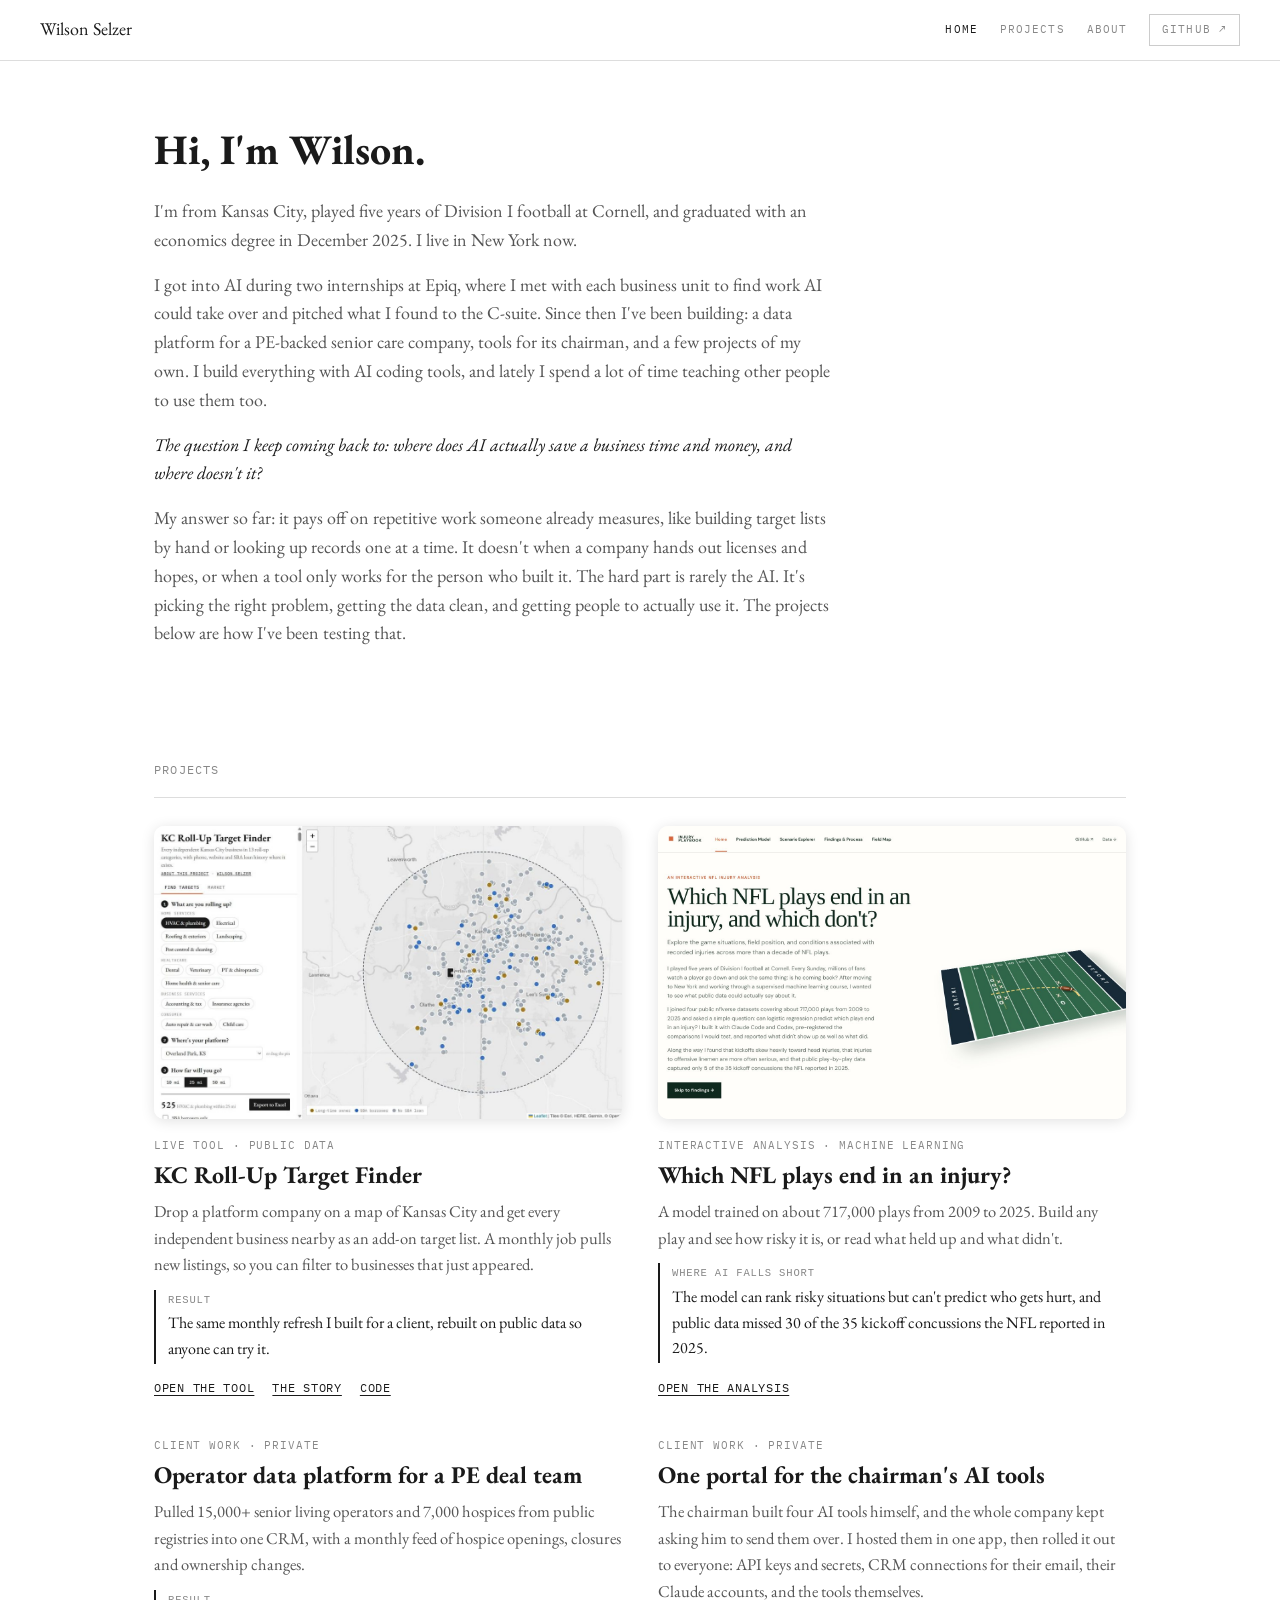
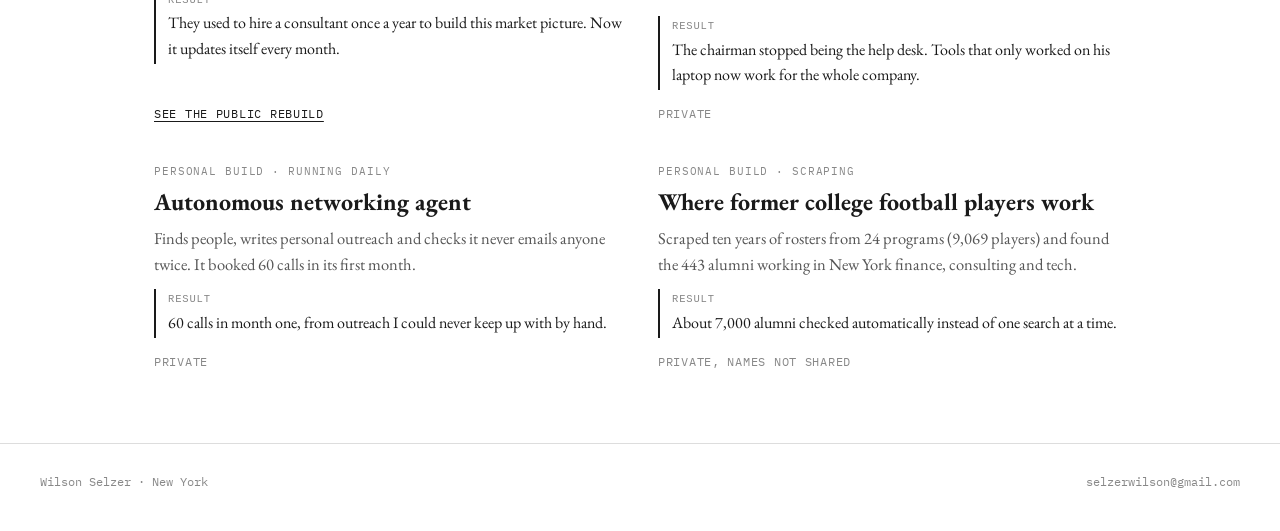
==== commit be765280: "Chairman card: hosting and company-wide rollout Co-Authored-By: Claude Opus 5.5 <noreply@anthropic.c" ====
--- a/index.html
+++ b/index.html
@@ -62,8 +62,8 @@
       <article class="card">
         <div class="tag">Client work · Private</div>
         <h3>One portal for the chairman's AI tools</h3>
-        <p>The chairman had built four tools on his own that only he could run. I combined them into one app his whole team uses.</p>
-        <p class="result"><b>Result</b> Tools that only worked for the person who built them now work for the whole team.</p>
+        <p>The chairman built four AI tools himself, and the whole company kept asking him to send them over. I hosted them in one app, then rolled it out to everyone: API keys and secrets, CRM connections for their email, their Claude accounts, and the tools themselves.</p>
+        <p class="result"><b>Result</b> The chairman stopped being the help desk. Tools that only worked on his laptop now work for the whole company.</p>
         <div class="links"><span>Private</span></div>
       </article>
 
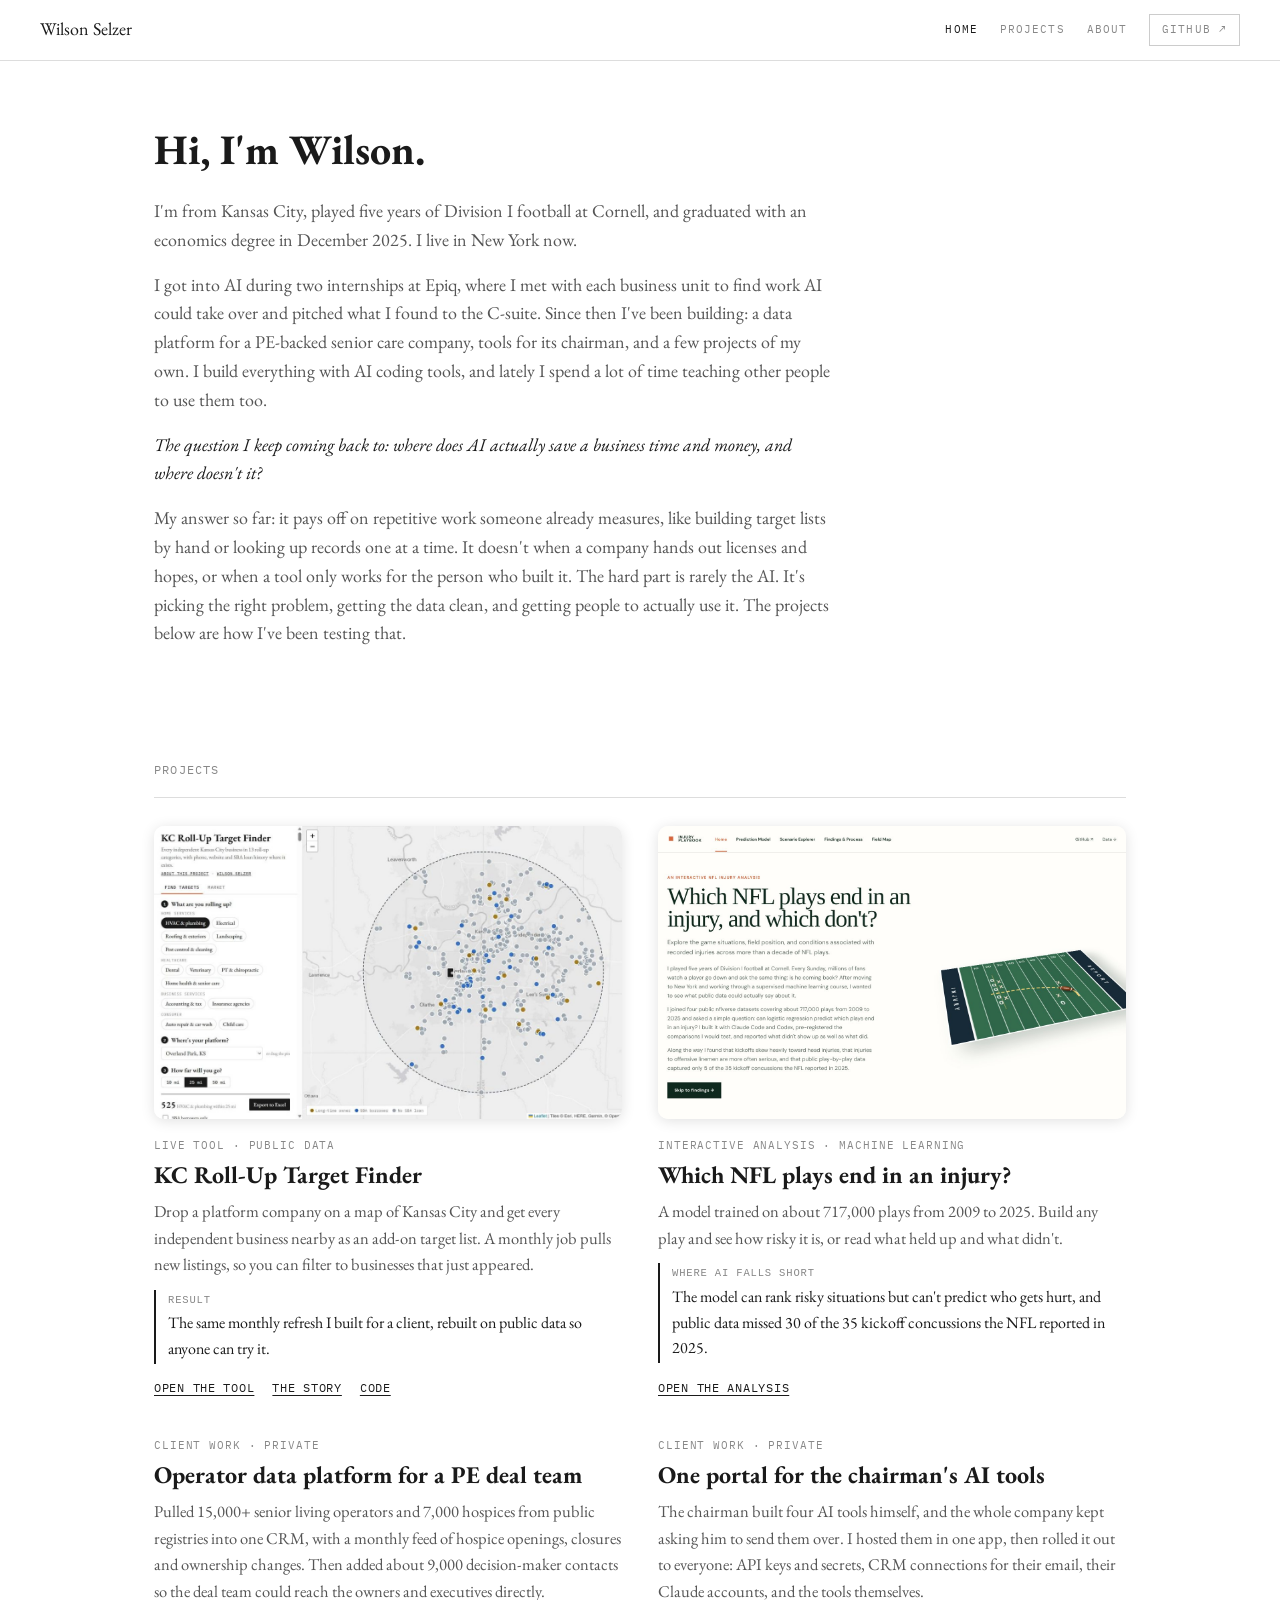
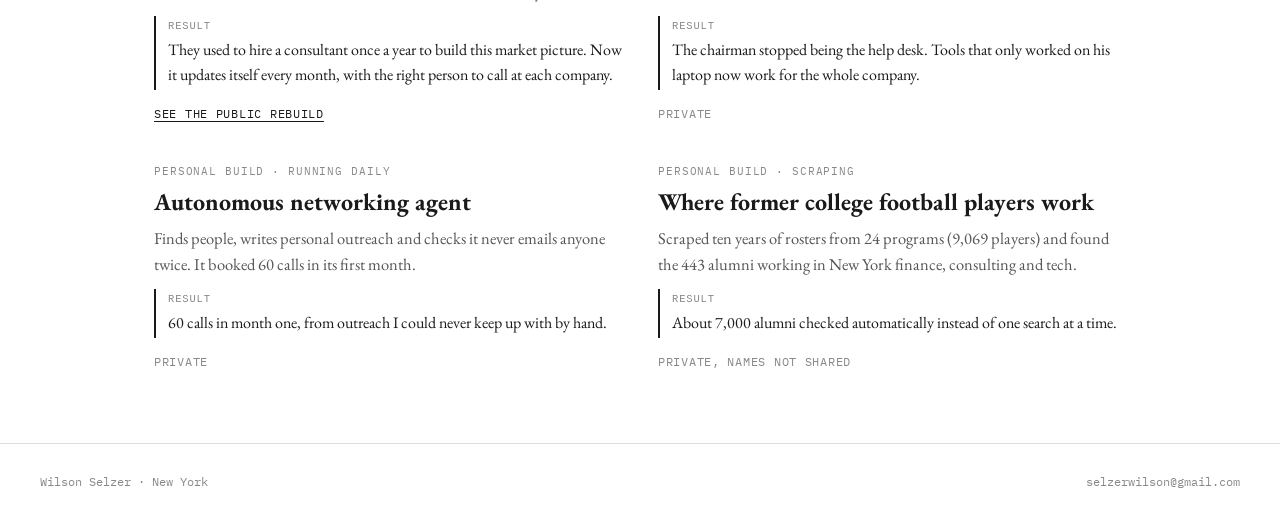
==== commit 0261ed41: "PE platform card: 9,000 decision-maker contacts Co-Authored-By: Claude Opus 5.5 <noreply@anthropic.c" ====
--- a/index.html
+++ b/index.html
@@ -54,8 +54,8 @@
       <article class="card">
         <div class="tag">Client work · Private</div>
         <h3>Operator data platform for a PE deal team</h3>
-        <p>Pulled 15,000+ senior living operators and 7,000 hospices from public registries into one CRM, with a monthly feed of hospice openings, closures and ownership changes.</p>
-        <p class="result"><b>Result</b> They used to hire a consultant once a year to build this market picture. Now it updates itself every month.</p>
+        <p>Pulled 15,000+ senior living operators and 7,000 hospices from public registries into one CRM, with a monthly feed of hospice openings, closures and ownership changes. Then added about 9,000 decision-maker contacts so the deal team could reach the owners and executives directly.</p>
+        <p class="result"><b>Result</b> They used to hire a consultant once a year to build this market picture. Now it updates itself every month, with the right person to call at each company.</p>
         <div class="links"><a href="kc/">See the public rebuild</a></div>
       </article>
 
